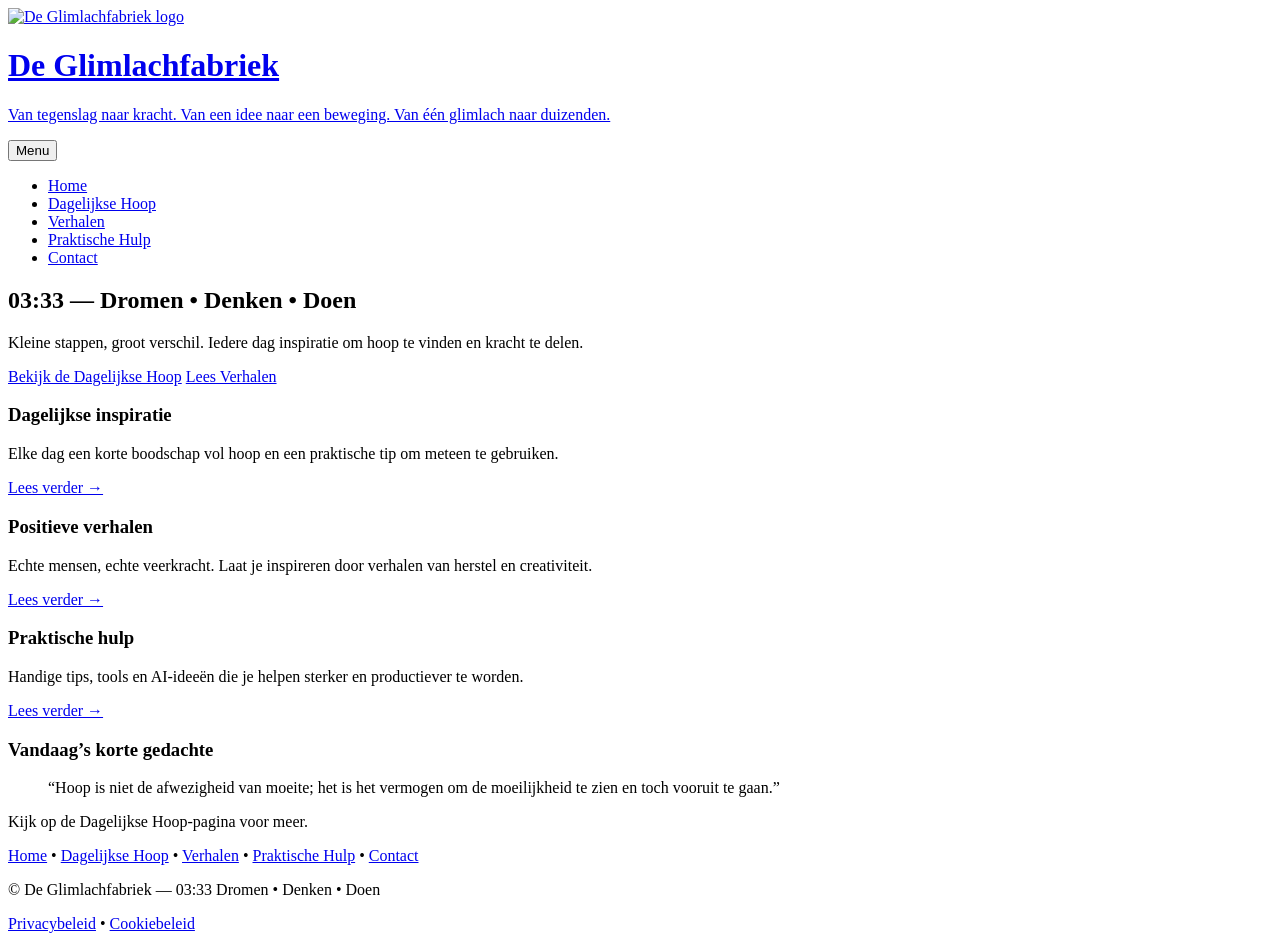
==== index.html @ 0c0eee8b "Add homepage" ====
<!doctype html>
<html lang="nl">
<head>
  <meta charset="utf-8" />
  <meta name="viewport" content="width=device-width,initial-scale=1" />
  <title>De Glimlachfabriek — Van tegenslag naar kracht</title>
  <meta name="description" content="Dagelijkse inspiratie, positieve verhalen, praktische tips en hoopvolle AI-toepassingen. Van tegenslag naar kracht." />
  <link rel="canonical" href="https://deglimlachfabriek.github.io/" />
  <meta name="theme-color" content="#2E8B57" />

  <meta property="og:title" content="De Glimlachfabriek" />
  <meta property="og:description" content="Dagelijkse inspiratie en praktische hulp — Van tegenslag naar kracht." />
  <meta property="og:type" content="website" />
  <meta property="og:url" content="https://deglimlachfabriek.github.io/" />
  <meta property="og:image" content="icons/icon-192.svg" />

  <meta name="twitter:card" content="summary_large_image" />
  <meta name="twitter:title" content="De Glimlachfabriek" />
  <meta name="twitter:description" content="Dagelijkse inspiratie en praktische hulp — Van tegenslag naar kracht." />
  <meta name="twitter:image" content="icons/icon-192.svg" />

  <script type="application/ld+json">
  {
    "@context": "https://schema.org",
    "@type": "Organization",
    "name": "De Glimlachfabriek",
    "url": "https://deglimlachfabriek.github.io/",
    "logo": "https://deglimlachfabriek.github.io/icons/icon-192.svg"
  }
  </script>

  <link rel="manifest" href="manifest.json" />
  <link rel="stylesheet" href="css/styles.css" />
</head>
<body>
  <header class="site-header">
    <div class="container header-inner">
      <a class="brand" href="/">
        <img src="icons/icon-192.svg" alt="De Glimlachfabriek logo" class="logo" />
        <div class="brand-text">
          <h1>De Glimlachfabriek</h1>
          <p class="slogan">Van tegenslag naar kracht. Van een idee naar een beweging. Van één glimlach naar duizenden.</p>
        </div>
      </a>

      <button id="nav-toggle" class="nav-toggle" aria-expanded="false" aria-controls="main-nav">Menu</button>

      <nav id="main-nav" class="main-nav" aria-label="Hoofdmenu">
        <ul>
          <li><a href="/">Home</a></li>
          <li><a href="dagelijkse-hoop.html">Dagelijkse Hoop</a></li>
          <li><a href="verhalen.html">Verhalen</a></li>
          <li><a href="praktische-hulp.html">Praktische Hulp</a></li>
          <li><a href="contact.html">Contact</a></li>
        </ul>
      </nav>
    </div>
  </header>

  <main>
    <section class="hero">
      <div class="container hero-inner">
        <h2>03:33 — Dromen • Denken • Doen</h2>
        <p class="lead">Kleine stappen, groot verschil. Iedere dag inspiratie om hoop te vinden en kracht te delen.</p>
        <div class="hero-actions">
          <a class="btn btn-primary" href="dagelijkse-hoop.html">Bekijk de Dagelijkse Hoop</a>
          <a class="btn btn-outline" href="verhalen.html">Lees Verhalen</a>
        </div>
      </div>
    </section>

    <section class="features container">
      <article class="card">
        <h3>Dagelijkse inspiratie</h3>
        <p>Elke dag een korte boodschap vol hoop en een praktische tip om meteen te gebruiken.</p>
        <a class="more" href="dagelijkse-hoop.html">Lees verder →</a>
      </article>

      <article class="card">
        <h3>Positieve verhalen</h3>
        <p>Echte mensen, echte veerkracht. Laat je inspireren door verhalen van herstel en creativiteit.</p>
        <a class="more" href="verhalen.html">Lees verder →</a>
      </article>

      <article class="card">
        <h3>Praktische hulp</h3>
        <p>Handige tips, tools en AI-ideeën die je helpen sterker en productiever te worden.</p>
        <a class="more" href="praktische-hulp.html">Lees verder →</a>
      </article>
    </section>

    <section class="daily-sample container">
      <h3>Vandaag’s korte gedachte</h3>
      <blockquote id="today-quote">“Hoop is niet de afwezigheid van moeite; het is het vermogen om de moeilijkheid te zien en toch vooruit te gaan.”</blockquote>
      <p class="muted">Kijk op de Dagelijkse Hoop-pagina voor meer.</p>
    </section>
  </main>

  <footer class="site-footer">
    <div class="container footer-inner">
      <nav class="footer-nav">
        <a href="/">Home</a> •
        <a href="dagelijkse-hoop.html">Dagelijkse Hoop</a> •
        <a href="verhalen.html">Verhalen</a> •
        <a href="praktische-hulp.html">Praktische Hulp</a> •
        <a href="contact.html">Contact</a>
      </nav>
      <p>© <span id="year"></span> De Glimlachfabriek — 03:33 Dromen • Denken • Doen</p>
      <p class="small"><a href="privacybeleid.html">Privacybeleid</a> • <a href="cookiebeleid.html">Cookiebeleid</a></p>
    </div>
  </footer>

  <div id="cookie-banner" class="cookie-banner" role="region" aria-live="polite" hidden>
    <p>We gebruiken functionele cookies om deze site goed te laten werken. Door te accepteren help je ons. <a href="cookiebeleid.html">Lees ons cookiebeleid</a>.</p>
    <div class="cookie-actions">
      <button id="accept-cookies" class="btn btn-primary">Accepteer</button>
      <button id="decline-cookies" class="btn btn-outline">Weigeren</button>
    </div>
  </div>

  <script src="js/main.js" defer></script>
</body>
</html>
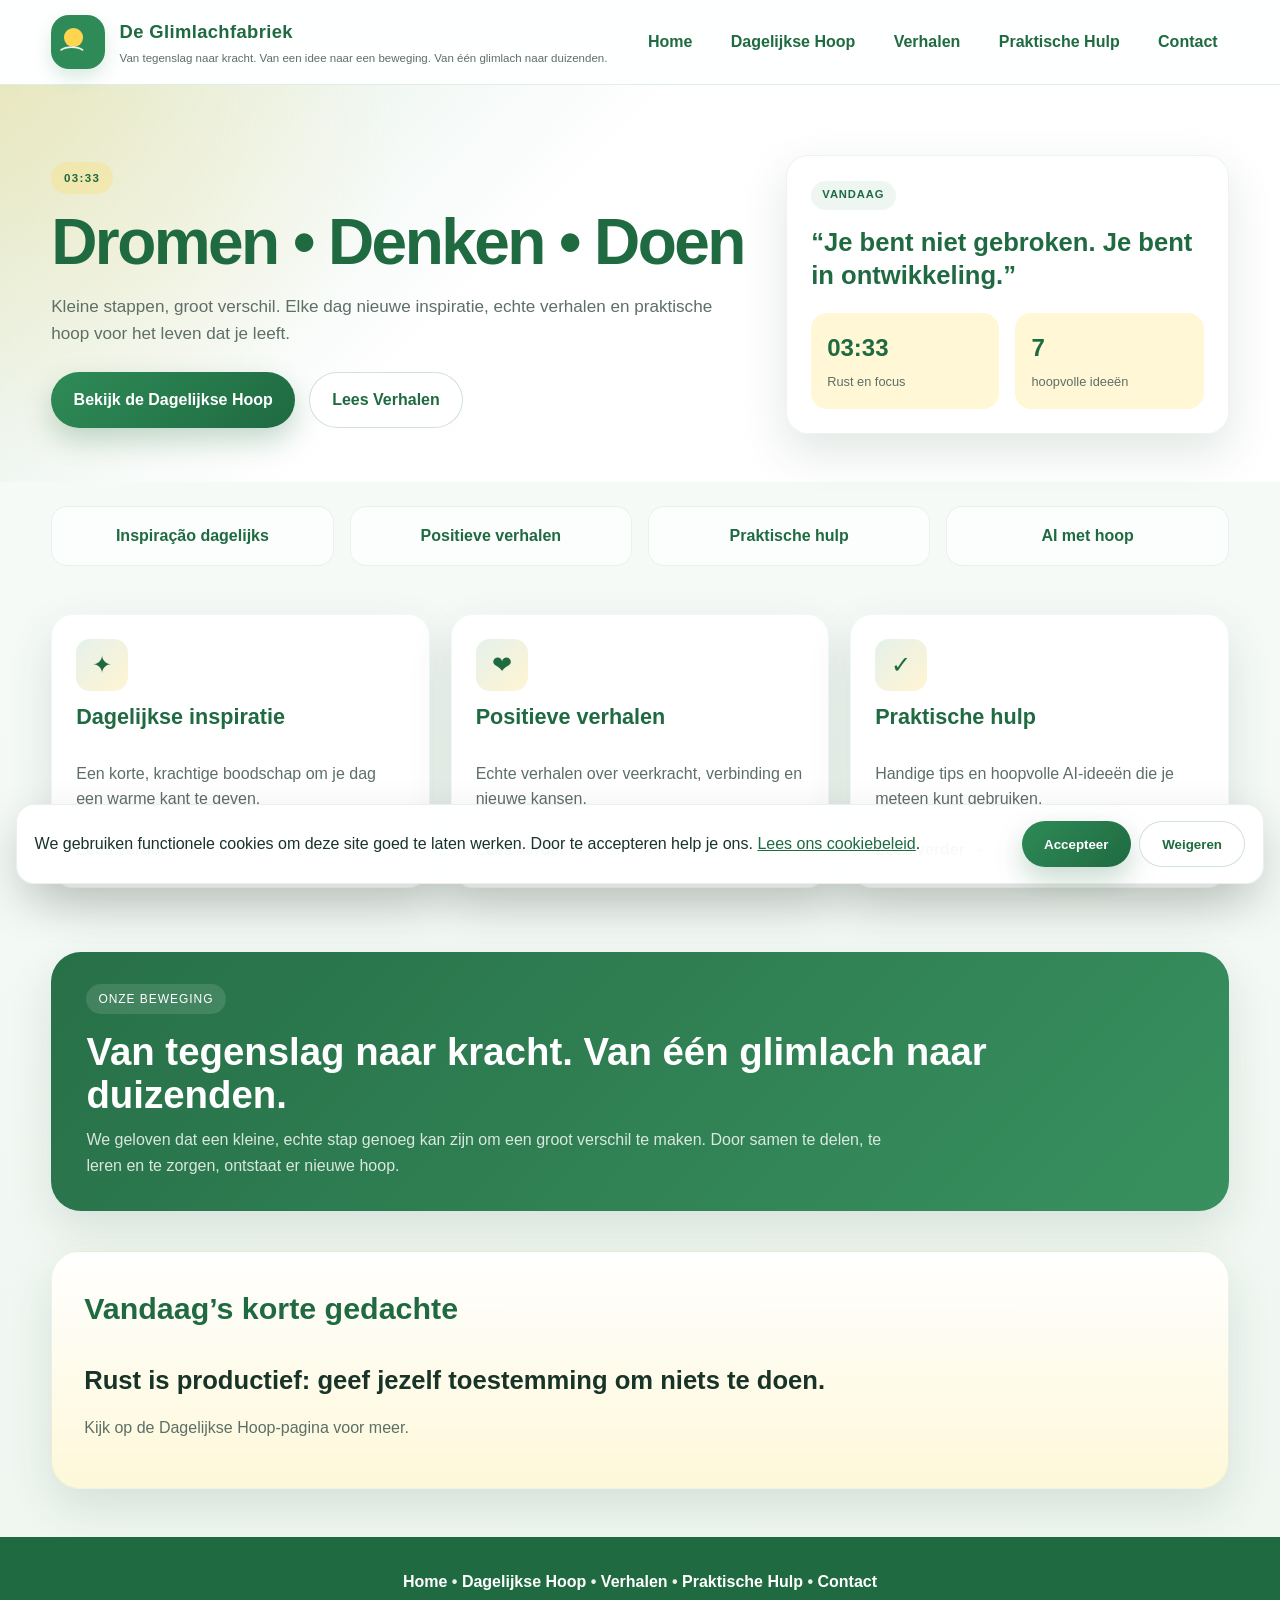
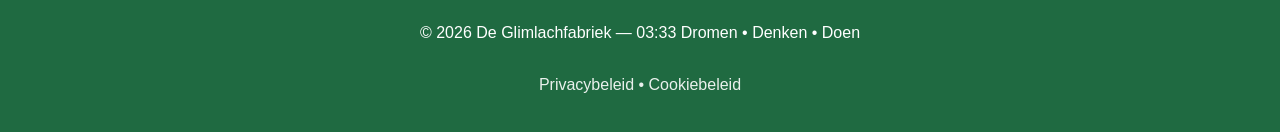
==== commit 4e90356d: "Upgrade design to premium landing page style" ====
--- a/index.html
+++ b/index.html
@@ -35,7 +35,7 @@
 <body>
   <header class="site-header">
     <div class="container header-inner">
-      <a class="brand" href="/">
+      <a class="brand" href="/" aria-label="De Glimlachfabriek home">
         <img src="icons/icon-192.svg" alt="De Glimlachfabriek logo" class="logo" />
         <div class="brand-text">
           <h1>De Glimlachfabriek</h1>
@@ -60,45 +60,83 @@
   <main>
     <section class="hero">
       <div class="container hero-inner">
-        <h2>03:33 — Dromen • Denken • Doen</h2>
-        <p class="lead">Kleine stappen, groot verschil. Iedere dag inspiratie om hoop te vinden en kracht te delen.</p>
-        <div class="hero-actions">
-          <a class="btn btn-primary" href="dagelijkse-hoop.html">Bekijk de Dagelijkse Hoop</a>
-          <a class="btn btn-outline" href="verhalen.html">Lees Verhalen</a>
+        <div class="hero-copy">
+          <span class="eyebrow">03:33</span>
+          <h2>Dromen • Denken • Doen</h2>
+          <p class="lead">Kleine stappen, groot verschil. Elke dag nieuwe inspiratie, echte verhalen en praktische hoop voor het leven dat je leeft.</p>
+          <div class="hero-actions">
+            <a class="btn btn-primary" href="dagelijkse-hoop.html">Bekijk de Dagelijkse Hoop</a>
+            <a class="btn btn-secondary" href="verhalen.html">Lees Verhalen</a>
+          </div>
+        </div>
+
+        <div class="hero-card">
+          <div class="mini-pill">Vandaag</div>
+          <blockquote>“Je bent niet gebroken. Je bent in ontwikkeling.”</blockquote>
+          <div class="hero-metrics">
+            <div>
+              <strong>03:33</strong>
+              <span>Rust en focus</span>
+            </div>
+            <div>
+              <strong>7</strong>
+              <span>hoopvolle ideeën</span>
+            </div>
+          </div>
         </div>
       </div>
     </section>
 
+    <section class="container trust-row" aria-label="Belangrijke punten">
+      <div class="trust-item">Inspiração dagelijks</div>
+      <div class="trust-item">Positieve verhalen</div>
+      <div class="trust-item">Praktische hulp</div>
+      <div class="trust-item">AI met hoop</div>
+    </section>
+
     <section class="features container">
-      <article class="card">
+      <article class="card feature-card">
+        <div class="icon-box">✦</div>
         <h3>Dagelijkse inspiratie</h3>
-        <p>Elke dag een korte boodschap vol hoop en een praktische tip om meteen te gebruiken.</p>
+        <p>Een korte, krachtige boodschap om je dag een warme kant te geven.</p>
         <a class="more" href="dagelijkse-hoop.html">Lees verder →</a>
       </article>
 
-      <article class="card">
+      <article class="card feature-card">
+        <div class="icon-box">❤</div>
         <h3>Positieve verhalen</h3>
-        <p>Echte mensen, echte veerkracht. Laat je inspireren door verhalen van herstel en creativiteit.</p>
+        <p>Echte verhalen over veerkracht, verbinding en nieuwe kansen.</p>
         <a class="more" href="verhalen.html">Lees verder →</a>
       </article>
 
-      <article class="card">
+      <article class="card feature-card">
+        <div class="icon-box">✓</div>
         <h3>Praktische hulp</h3>
-        <p>Handige tips, tools en AI-ideeën die je helpen sterker en productiever te worden.</p>
+        <p>Handige tips en hoopvolle AI-ideeën die je meteen kunt gebruiken.</p>
         <a class="more" href="praktische-hulp.html">Lees verder →</a>
       </article>
     </section>
 
-    <section class="daily-sample container">
-      <h3>Vandaag’s korte gedachte</h3>
-      <blockquote id="today-quote">“Hoop is niet de afwezigheid van moeite; het is het vermogen om de moeilijkheid te zien en toch vooruit te gaan.”</blockquote>
-      <p class="muted">Kijk op de Dagelijkse Hoop-pagina voor meer.</p>
+    <section class="container spotlight">
+      <div class="spotlight-text">
+        <span class="section-tag">Onze beweging</span>
+        <h3>Van tegenslag naar kracht. Van één glimlach naar duizenden.</h3>
+        <p>We geloven dat een kleine, echte stap genoeg kan zijn om een groot verschil te maken. Door samen te delen, te leren en te zorgen, ontstaat er nieuwe hoop.</p>
+      </div>
+    </section>
+
+    <section class="container quote-panel">
+      <div class="quote-box">
+        <h3>Vandaag’s korte gedachte</h3>
+        <blockquote id="today-quote">“Hoop is niet de afwezigheid van moeite; het is het vermogen om de moeilijkheid te zien en toch vooruit te gaan.”</blockquote>
+        <p class="muted">Kijk op de Dagelijkse Hoop-pagina voor meer.</p>
+      </div>
     </section>
   </main>
 
   <footer class="site-footer">
     <div class="container footer-inner">
-      <nav class="footer-nav">
+      <nav class="footer-nav" aria-label="Voettekstmenu">
         <a href="/">Home</a> •
         <a href="dagelijkse-hoop.html">Dagelijkse Hoop</a> •
         <a href="verhalen.html">Verhalen</a> •
@@ -114,7 +152,7 @@
     <p>We gebruiken functionele cookies om deze site goed te laten werken. Door te accepteren help je ons. <a href="cookiebeleid.html">Lees ons cookiebeleid</a>.</p>
     <div class="cookie-actions">
       <button id="accept-cookies" class="btn btn-primary">Accepteer</button>
-      <button id="decline-cookies" class="btn btn-outline">Weigeren</button>
+      <button id="decline-cookies" class="btn btn-secondary">Weigeren</button>
     </div>
   </div>
 
--- a/css/styles.css
+++ b/css/styles.css
@@ -0,0 +1,500 @@
+/* De Glimlachfabriek - premium stylesheet */
+:root{
+  --groen: #2E8B57;
+  --donkergroen: #1F6A41;
+  --goud: #FFD54F;
+  --wit: #FFFFFF;
+  --achtergrond: #f4f8f5;
+  --lichtgoud: #fff7d6;
+  --text: #183327;
+  --muted: #5d6f66;
+  --shadow: 0 18px 45px rgba(23, 64, 43, 0.12);
+  --radius: 22px;
+  --max-width: 1180px;
+}
+
+* { box-sizing: border-box; }
+html { scroll-behavior: smooth; }
+body {
+  margin: 0;
+  font-family: "Helvetica Neue", Arial, sans-serif;
+  background: linear-gradient(180deg, #f9fcfa 0%, #eef6f0 100%);
+  color: var(--text);
+  line-height: 1.6;
+}
+
+a { color: inherit; }
+img { max-width: 100%; display: block; }
+
+.container {
+  width: min(92%, var(--max-width));
+  margin: 0 auto;
+}
+
+.site-header {
+  position: sticky;
+  top: 0;
+  z-index: 30;
+  background: rgba(255,255,255,0.86);
+  backdrop-filter: blur(12px);
+  border-bottom: 1px solid rgba(31,106,65,0.12);
+}
+
+.header-inner {
+  display: flex;
+  align-items: center;
+  justify-content: space-between;
+  min-height: 84px;
+  gap: 1rem;
+}
+
+.brand {
+  display: flex;
+  align-items: center;
+  gap: 0.9rem;
+  text-decoration: none;
+}
+
+.brand-text h1 {
+  margin: 0;
+  font-size: 1.15rem;
+  color: var(--donkergroen);
+  letter-spacing: 0.02em;
+}
+
+.slogan {
+  margin: 0.14rem 0 0;
+  font-size: 0.72rem;
+  color: var(--muted);
+}
+
+.logo {
+  width: 54px;
+  height: 54px;
+  border-radius: 18px;
+  box-shadow: 0 8px 18px rgba(46,139,87,0.18);
+}
+
+.main-nav ul {
+  list-style: none;
+  display: flex;
+  align-items: center;
+  gap: 1rem;
+  margin: 0;
+  padding: 0;
+}
+
+.main-nav a {
+  text-decoration: none;
+  color: var(--donkergroen);
+  font-weight: 600;
+  padding: 0.5rem 0.7rem;
+  border-radius: 999px;
+  transition: background 0.2s ease;
+}
+
+.main-nav a:hover,
+.main-nav a[aria-current="page"] {
+  background: rgba(46,139,87,0.08);
+}
+
+.nav-toggle {
+  display: none;
+  background: var(--wit);
+  border: 1px solid rgba(31,106,65,0.35);
+  border-radius: 12px;
+  color: var(--donkergroen);
+  padding: 0.6rem 0.8rem;
+  font-weight: 700;
+}
+
+.hero {
+  position: relative;
+  padding: 4.4rem 0 3rem;
+  background:
+    radial-gradient(circle at top left, rgba(255,213,79,0.26), transparent 30%),
+    linear-gradient(135deg, rgba(46,139,87,0.12), rgba(255,255,255,0.9) 40%);
+}
+
+.hero-inner {
+  display: grid;
+  grid-template-columns: 1.35fr 0.85fr;
+  gap: 2rem;
+  align-items: center;
+}
+
+.eyebrow {
+  display: inline-block;
+  background: rgba(255,213,79,0.25);
+  color: var(--donkergroen);
+  font-weight: 700;
+  letter-spacing: 0.12em;
+  padding: 0.45rem 0.8rem;
+  border-radius: 999px;
+  font-size: 0.72rem;
+  text-transform: uppercase;
+}
+
+.hero-copy h2 {
+  margin: 1rem 0 0.7rem;
+  font-size: clamp(2.3rem, 5vw, 4.2rem);
+  line-height: 1.02;
+  color: var(--donkergroen);
+  letter-spacing: -0.04em;
+}
+
+.lead {
+  font-size: 1.07rem;
+  color: var(--muted);
+  max-width: 680px;
+}
+
+.hero-actions {
+  display: flex;
+  flex-wrap: wrap;
+  gap: 0.85rem;
+  margin-top: 1.5rem;
+}
+
+.btn {
+  display: inline-flex;
+  align-items: center;
+  justify-content: center;
+  text-decoration: none;
+  border: 0;
+  border-radius: 999px;
+  padding: 0.9rem 1.4rem;
+  font-weight: 700;
+  transition: transform 0.2s ease, box-shadow 0.2s ease;
+  cursor: pointer;
+}
+
+.btn:hover {
+  transform: translateY(-1px);
+}
+
+.btn-primary {
+  background: linear-gradient(135deg, var(--groen), var(--donkergroen));
+  color: var(--wit);
+  box-shadow: 0 12px 28px rgba(31,106,65,0.25);
+}
+
+.btn-secondary {
+  background: var(--wit);
+  color: var(--donkergroen);
+  border: 1px solid rgba(31,106,65,0.2);
+}
+
+.hero-card {
+  background: rgba(255,255,255,0.9);
+  border: 1px solid rgba(31,106,65,0.08);
+  border-radius: var(--radius);
+  box-shadow: var(--shadow);
+  padding: 1.5rem;
+}
+
+.mini-pill {
+  display: inline-block;
+  background: rgba(46,139,87,0.08);
+  color: var(--donkergroen);
+  font-size: 0.7rem;
+  border-radius: 999px;
+  font-weight: 700;
+  text-transform: uppercase;
+  padding: 0.35rem 0.7rem;
+  letter-spacing: 0.08em;
+}
+
+.hero-card blockquote {
+  margin: 1rem 0 1.3rem;
+  font-size: clamp(1.35rem, 2vw, 2rem);
+  line-height: 1.3;
+  color: var(--donkergroen);
+  font-weight: 700;
+}
+
+.hero-metrics {
+  display: grid;
+  grid-template-columns: repeat(2, minmax(0, 1fr));
+  gap: 1rem;
+}
+
+.hero-metrics div {
+  background: var(--lichtgoud);
+  border-radius: 16px;
+  padding: 1rem;
+}
+
+.hero-metrics strong {
+  display: block;
+  font-size: 1.5rem;
+  color: var(--donkergroen);
+}
+
+.hero-metrics span {
+  color: var(--muted);
+  font-size: 0.8rem;
+}
+
+.trust-row {
+  display: grid;
+  grid-template-columns: repeat(4, minmax(0, 1fr));
+  gap: 1rem;
+  margin-top: 1.5rem;
+}
+
+.trust-item {
+  background: rgba(255,255,255,0.7);
+  border: 1px solid rgba(31,106,65,0.08);
+  border-radius: 16px;
+  padding: 1rem 1.1rem;
+  text-align: center;
+  color: var(--donkergroen);
+  font-weight: 700;
+}
+
+.features {
+  display: grid;
+  grid-template-columns: repeat(3, minmax(0, 1fr));
+  gap: 1.3rem;
+  padding: 3rem 0 1.5rem;
+}
+
+.card {
+  background: rgba(255,255,255,0.96);
+  border: 1px solid rgba(31,106,65,0.05);
+  border-radius: var(--radius);
+  padding: 1.5rem;
+  box-shadow: var(--shadow);
+}
+
+.feature-card {
+  display: flex;
+  flex-direction: column;
+  gap: 0.6rem;
+}
+
+.icon-box {
+  width: 52px;
+  height: 52px;
+  display: flex;
+  align-items: center;
+  justify-content: center;
+  border-radius: 14px;
+  background: linear-gradient(135deg, rgba(46,139,87,0.12), rgba(255,213,79,0.25));
+  color: var(--donkergroen);
+  font-size: 1.5rem;
+}
+
+.feature-card h3 {
+  margin: 0;
+  color: var(--donkergroen);
+  font-size: 1.35rem;
+}
+
+.feature-card p,
+.spotlight-text p,
+.quote-box p,
+.card p,
+.story p,
+.help-grid p,
+.contact-card p {
+  color: var(--muted);
+}
+
+.more {
+  display: inline-block;
+  margin-top: auto;
+  text-decoration: none;
+  font-weight: 700;
+  color: var(--donkergroen);
+}
+
+.spotlight {
+  padding: 2.5rem 0 0.5rem;
+}
+
+.spotlight-text {
+  background: linear-gradient(135deg, rgba(31,106,65,0.96), rgba(46,139,87,0.95));
+  border-radius: 30px;
+  color: var(--wit);
+  padding: 2rem 2.2rem;
+  box-shadow: var(--shadow);
+}
+
+.section-tag {
+  display: inline-block;
+  padding: 0.35rem 0.75rem;
+  background: rgba(255,255,255,0.12);
+  border-radius: 999px;
+  font-size: 0.75rem;
+  text-transform: uppercase;
+  letter-spacing: 0.08em;
+}
+
+.spotlight-text h3 {
+  margin: 1rem 0 0.7rem;
+  font-size: clamp(1.8rem, 3vw, 2.7rem);
+  line-height: 1.12;
+}
+
+.spotlight-text p {
+  margin: 0;
+  max-width: 800px;
+  color: rgba(255,255,255,0.82);
+}
+
+.quote-panel {
+  padding: 2rem 0 3rem;
+}
+
+.quote-box {
+  background: linear-gradient(180deg, rgba(255,255,255,0.95), rgba(255,247,214,0.9));
+  border: 1px solid rgba(31,106,65,0.08);
+  border-radius: 28px;
+  padding: 2rem;
+  box-shadow: var(--shadow);
+}
+
+.quote-box h3 {
+  margin-top: 0;
+  color: var(--donkergroen);
+  font-size: 1.9rem;
+}
+
+.quote-box blockquote {
+  margin: 0;
+  font-size: clamp(1.2rem, 2vw, 1.8rem);
+  line-height: 1.4;
+  color: var(--text);
+  font-weight: 600;
+}
+
+.muted {
+  color: var(--muted);
+}
+
+.site-footer {
+  background: var(--donkergroen);
+  color: var(--wit);
+  padding: 2rem 0 2.2rem;
+}
+
+.footer-inner {
+  display: flex;
+  flex-direction: column;
+  align-items: center;
+  gap: 0.6rem;
+  text-align: center;
+}
+
+.footer-nav {
+  color: rgba(255,255,255,0.9);
+  font-weight: 600;
+}
+
+.footer-nav a,
+.small a {
+  color: var(--wit);
+  text-decoration: none;
+}
+
+.small {
+  margin: 0;
+  opacity: 0.9;
+}
+
+.cookie-banner {
+  position: fixed;
+  left: 1rem;
+  right: 1rem;
+  bottom: 1rem;
+  z-index: 40;
+  background: rgba(255,255,255,0.97);
+  border: 1px solid rgba(31,106,65,0.1);
+  border-radius: 18px;
+  padding: 1rem 1.1rem;
+  box-shadow: 0 18px 45px rgba(0,0,0,0.16);
+  display: flex;
+  align-items: center;
+  justify-content: space-between;
+  gap: 1rem;
+}
+
+.cookie-banner p {
+  margin: 0;
+  color: var(--text);
+}
+
+.cookie-banner a {
+  color: var(--donkergroen);
+}
+
+.cookie-actions {
+  display: flex;
+  gap: 0.5rem;
+  flex-wrap: wrap;
+}
+
+@media (max-width: 860px) {
+  .hero-inner,
+  .features,
+  .trust-row {
+    grid-template-columns: 1fr;
+  }
+
+  .main-nav {
+    display: none;
+    width: 100%;
+  }
+
+  .main-nav ul {
+    flex-direction: column;
+    align-items: flex-start;
+    padding: 1rem 0 0.5rem;
+  }
+
+  .nav-toggle {
+    display: inline-block;
+  }
+
+  .header-inner {
+    flex-wrap: wrap;
+    padding: 0.8rem 0;
+  }
+
+  .cookie-banner {
+    flex-direction: column;
+    align-items: flex-start;
+  }
+}
+
+@media (max-width: 520px) {
+  .hero {
+    padding-top: 3rem;
+  }
+
+  .site-header {
+    position: static;
+  }
+
+  .brand-text h1 {
+    font-size: 0.98rem;
+  }
+
+  .slogan {
+    display: none;
+  }
+
+  .hero-copy h2 {
+    font-size: 2.5rem;
+  }
+
+  .btn {
+    width: 100%;
+  }
+
+  .hero-actions {
+    flex-direction: column;
+  }
+}
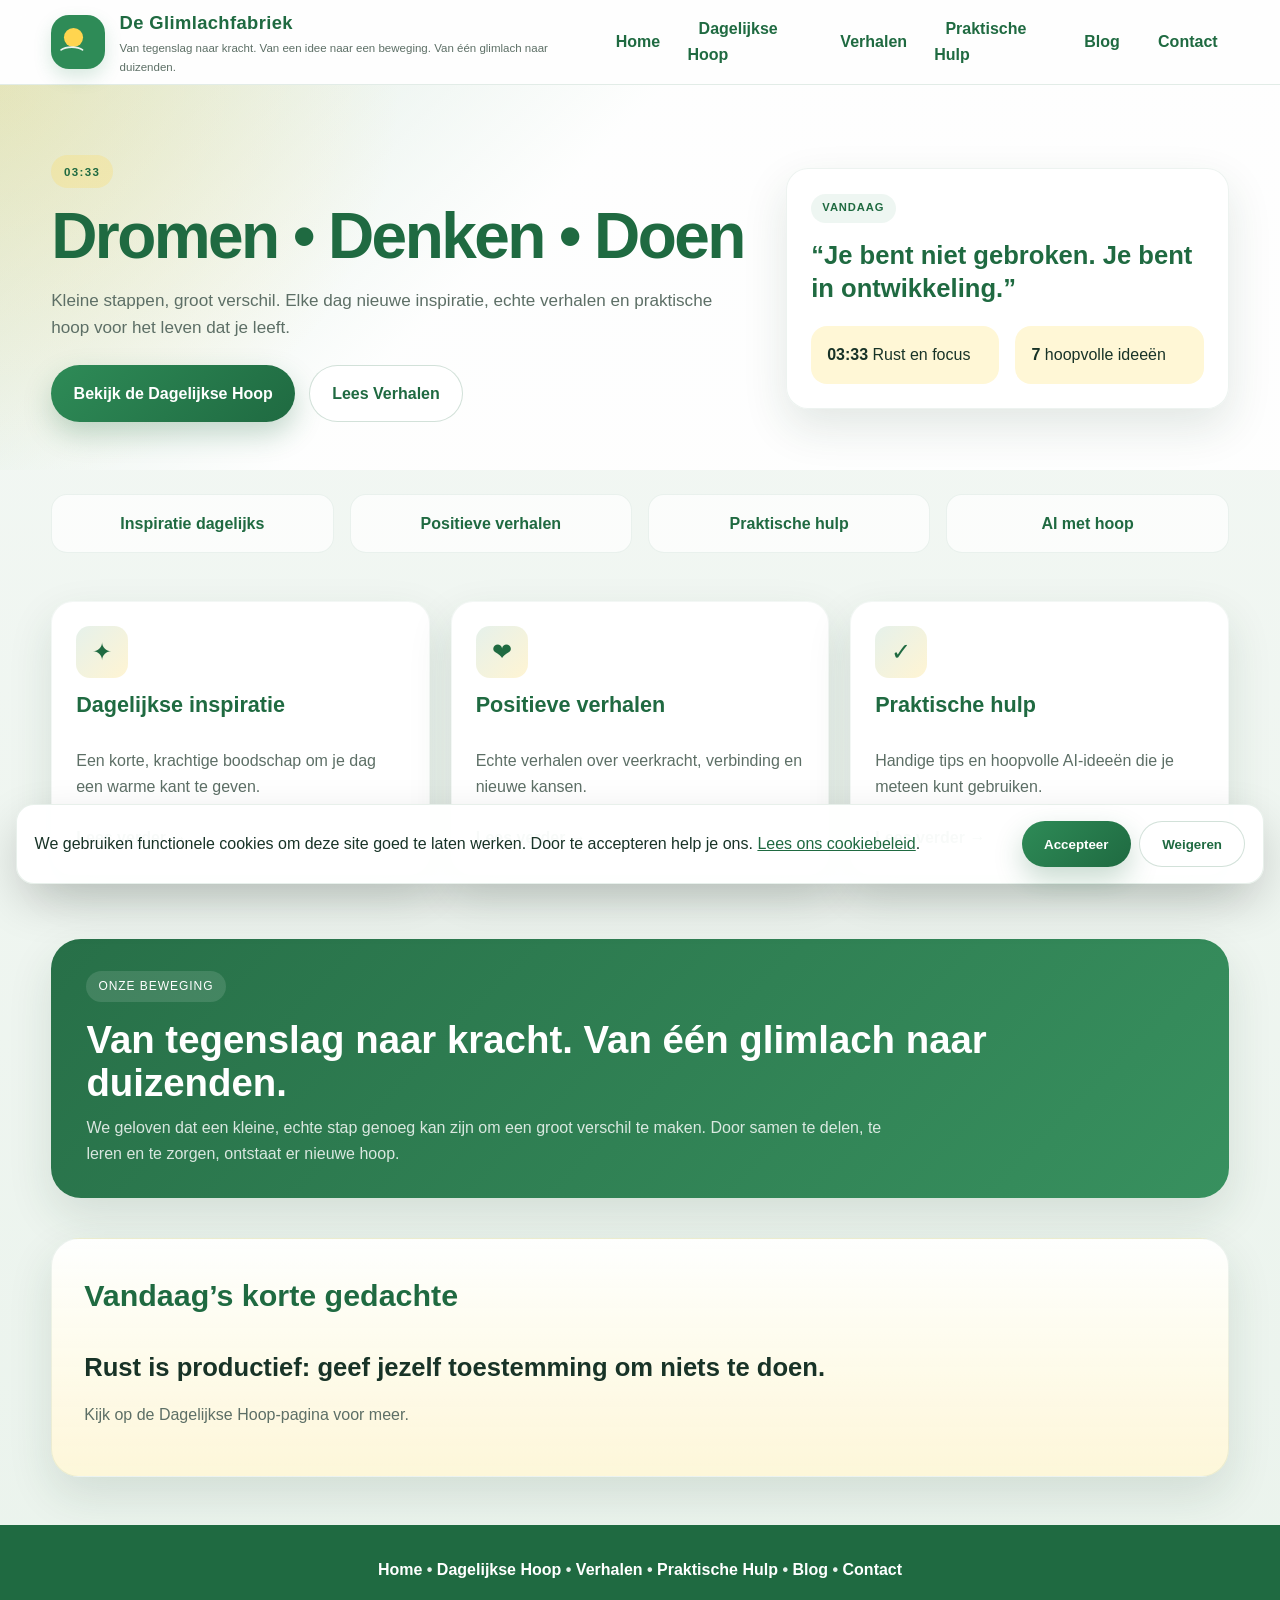
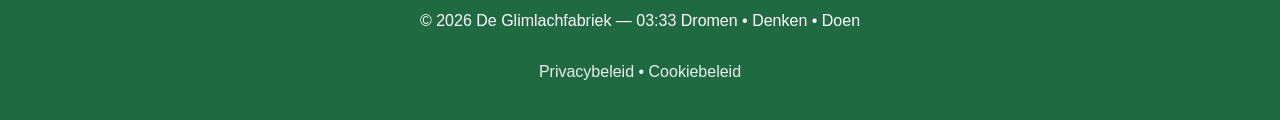
==== commit 9d2d12bc: "Add dark mode, blog page, posts and Formspree contact integration (config.json)" ====
--- a/index.html
+++ b/index.html
@@ -43,7 +43,10 @@
         </div>
       </a>
 
-      <button id="nav-toggle" class="nav-toggle" aria-expanded="false" aria-controls="main-nav">Menu</button>
+      <div class="header-controls">
+        <button id="theme-toggle" class="nav-toggle" aria-pressed="false" title="Wissel thema">🌓</button>
+        <button id="nav-toggle" class="nav-toggle" aria-expanded="false" aria-controls="main-nav">Menu</button>
+      </div>
 
       <nav id="main-nav" class="main-nav" aria-label="Hoofdmenu">
         <ul>
@@ -51,6 +54,7 @@
           <li><a href="dagelijkse-hoop.html">Dagelijkse Hoop</a></li>
           <li><a href="verhalen.html">Verhalen</a></li>
           <li><a href="praktische-hulp.html">Praktische Hulp</a></li>
+          <li><a href="blog.html">Blog</a></li>
           <li><a href="contact.html">Contact</a></li>
         </ul>
       </nav>
@@ -88,7 +92,7 @@
     </section>
 
     <section class="container trust-row" aria-label="Belangrijke punten">
-      <div class="trust-item">Inspiração dagelijks</div>
+      <div class="trust-item">Inspiratie dagelijks</div>
       <div class="trust-item">Positieve verhalen</div>
       <div class="trust-item">Praktische hulp</div>
       <div class="trust-item">AI met hoop</div>
@@ -141,6 +145,7 @@
         <a href="dagelijkse-hoop.html">Dagelijkse Hoop</a> •
         <a href="verhalen.html">Verhalen</a> •
         <a href="praktische-hulp.html">Praktische Hulp</a> •
+        <a href="blog.html">Blog</a> •
         <a href="contact.html">Contact</a>
       </nav>
       <p>© <span id="year"></span> De Glimlachfabriek — 03:33 Dromen • Denken • Doen</p>
--- a/css/styles.css
+++ b/css/styles.css
@@ -1,4 +1,4 @@
-/* De Glimlachfabriek - premium stylesheet */
+/* De Glimlachfabriek - premium stylesheet with dark mode */
 :root{
   --groen: #2E8B57;
   --donkergroen: #1F6A41;
@@ -13,14 +13,29 @@
   --max-width: 1180px;
 }
 
+/* Dark mode variables */
+:root.dark, :root[data-theme="dark"] {
+  --achtergrond: #07120f;
+  --text: #e6f6ec;
+  --muted: #a9c6b6;
+  --goud: #b88f16;
+  --wit: #07120f;
+  --shadow: 0 18px 45px rgba(0,0,0,0.6);
+}
+
+@media (prefers-color-scheme: dark) {
+  :root { color-scheme: dark; }
+}
+
 * { box-sizing: border-box; }
 html { scroll-behavior: smooth; }
 body {
   margin: 0;
   font-family: "Helvetica Neue", Arial, sans-serif;
-  background: linear-gradient(180deg, #f9fcfa 0%, #eef6f0 100%);
+  background: linear-gradient(180deg, var(--achtergrond) 0%, #eaf3ec 100%);
   color: var(--text);
   line-height: 1.6;
+  transition: background 0.3s ease, color 0.3s ease;
 }
 
 a { color: inherit; }
@@ -40,6 +55,11 @@
   border-bottom: 1px solid rgba(31,106,65,0.12);
 }
 
+:root.dark .site-header, :root[data-theme="dark"] .site-header {
+  background: rgba(5,10,8,0.6);
+  border-bottom-color: rgba(255,255,255,0.04);
+}
+
 .header-inner {
   display: flex;
   align-items: center;
@@ -116,6 +136,10 @@
     linear-gradient(135deg, rgba(46,139,87,0.12), rgba(255,255,255,0.9) 40%);
 }
 
+:root.dark .hero, :root[data-theme="dark"] .hero {
+  background: linear-gradient(135deg, rgba(0,0,0,0.35), rgba(2,20,18,0.45));
+}
+
 .hero-inner {
   display: grid;
   grid-template-columns: 1.35fr 0.85fr;
@@ -156,7 +180,7 @@
   margin-top: 1.5rem;
 }
 
-.btn {
+.btn { /* same as before */
   display: inline-flex;
   align-items: center;
   justify-content: center;
@@ -167,10 +191,6 @@
   font-weight: 700;
   transition: transform 0.2s ease, box-shadow 0.2s ease;
   cursor: pointer;
-}
-
-.btn:hover {
-  transform: translateY(-1px);
 }
 
 .btn-primary {
@@ -193,6 +213,11 @@
   padding: 1.5rem;
 }
 
+:root.dark .hero-card, :root[data-theme="dark"] .hero-card {
+  background: rgba(8,16,14,0.4);
+  border-color: rgba(255,255,255,0.03);
+}
+
 .mini-pill {
   display: inline-block;
   background: rgba(46,139,87,0.08);
@@ -223,17 +248,6 @@
   background: var(--lichtgoud);
   border-radius: 16px;
   padding: 1rem;
-}
-
-.hero-metrics strong {
-  display: block;
-  font-size: 1.5rem;
-  color: var(--donkergroen);
-}
-
-.hero-metrics span {
-  color: var(--muted);
-  font-size: 0.8rem;
 }
 
 .trust-row {
@@ -266,6 +280,10 @@
   border-radius: var(--radius);
   padding: 1.5rem;
   box-shadow: var(--shadow);
+}
+
+:root.dark .card, :root[data-theme="dark"] .card {
+  background: rgba(6,14,12,0.4);
 }
 
 .feature-card {
@@ -354,6 +372,10 @@
   border-radius: 28px;
   padding: 2rem;
   box-shadow: var(--shadow);
+}
+
+:root.dark .quote-box, :root[data-theme="dark"] .quote-box {
+  background: linear-gradient(180deg, rgba(4,12,10,0.6), rgba(8,20,18,0.5));
 }
 
 .quote-box h3 {
@@ -421,6 +443,11 @@
   gap: 1rem;
 }
 
+:root.dark .cookie-banner, :root[data-theme="dark"] .cookie-banner {
+  background: rgba(8,12,10,0.6);
+  border-color: rgba(255,255,255,0.03);
+}
+
 .cookie-banner p {
   margin: 0;
   color: var(--text);
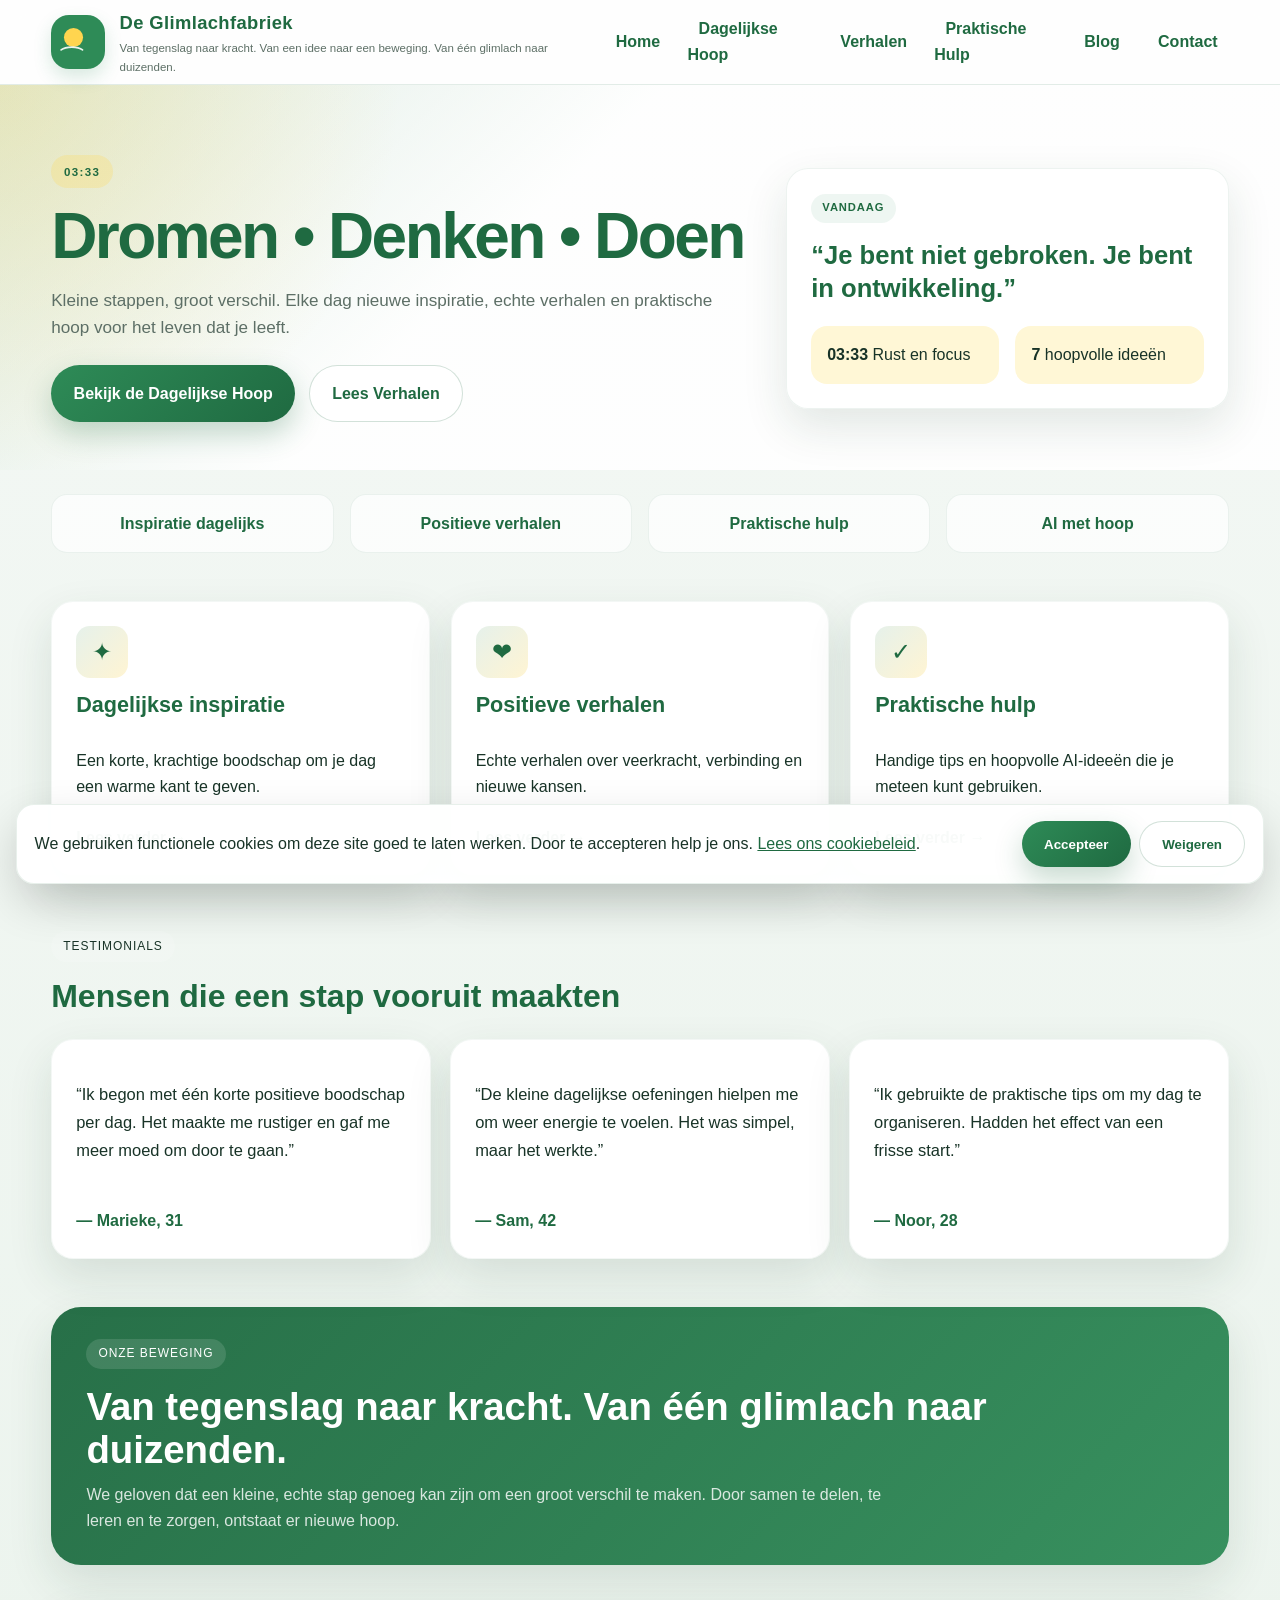
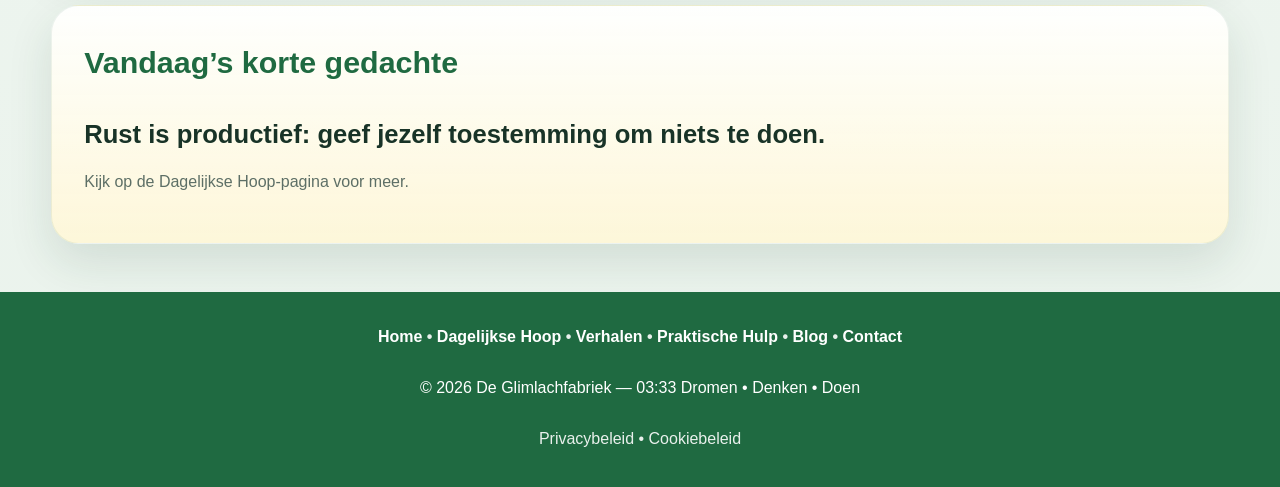
==== commit 266b8a3e: "Activate Formspree configuration and add testimonial section with final polish" ====
--- a/index.html
+++ b/index.html
@@ -5,19 +5,42 @@
   <meta name="viewport" content="width=device-width,initial-scale=1" />
   <title>De Glimlachfabriek — Van tegenslag naar kracht</title>
   <meta name="description" content="Dagelijkse inspiratie, positieve verhalen, praktische tips en hoopvolle AI-toepassingen. Van tegenslag naar kracht." />
+  <meta name="keywords" content="de glimlachfabriek, inspiratie, hoop, positieve verhalen, AI tips, mentale gezondheid, veerkracht, motivatie, blog" />
+  <meta name="robots" content="index, follow, max-image-preview:large, max-snippet:-1, max-video-preview:-1" />
+  <meta name="author" content="De Glimlachfabriek" />
+  <meta name="theme-color" content="#2E8B57" />
   <link rel="canonical" href="https://deglimlachfabriek.github.io/" />
-  <meta name="theme-color" content="#2E8B57" />
 
   <meta property="og:title" content="De Glimlachfabriek" />
   <meta property="og:description" content="Dagelijkse inspiratie en praktische hulp — Van tegenslag naar kracht." />
   <meta property="og:type" content="website" />
   <meta property="og:url" content="https://deglimlachfabriek.github.io/" />
   <meta property="og:image" content="icons/icon-192.svg" />
+  <meta property="og:site_name" content="De Glimlachfabriek" />
+  <meta property="og:locale" content="nl_NL" />
 
   <meta name="twitter:card" content="summary_large_image" />
   <meta name="twitter:title" content="De Glimlachfabriek" />
   <meta name="twitter:description" content="Dagelijkse inspiratie en praktische hulp — Van tegenslag naar kracht." />
   <meta name="twitter:image" content="icons/icon-192.svg" />
+
+  <script type="application/ld+json">
+  {
+    "@context": "https://schema.org",
+    "@type": "WebSite",
+    "name": "De Glimlachfabriek",
+    "url": "https://deglimlachfabriek.github.io/",
+    "description": "Dagelijkse inspiratie, positieve verhalen, praktische tips en hoopvolle AI-toepassingen.",
+    "publisher": {
+      "@type": "Organization",
+      "name": "De Glimlachfabriek",
+      "logo": {
+        "@type": "ImageObject",
+        "url": "https://deglimlachfabriek.github.io/icons/icon-192.svg"
+      }
+    }
+  }
+  </script>
 
   <script type="application/ld+json">
   {
@@ -25,7 +48,8 @@
     "@type": "Organization",
     "name": "De Glimlachfabriek",
     "url": "https://deglimlachfabriek.github.io/",
-    "logo": "https://deglimlachfabriek.github.io/icons/icon-192.svg"
+    "logo": "https://deglimlachfabriek.github.io/icons/icon-192.svg",
+    "sameAs": []
   }
   </script>
 
@@ -121,6 +145,27 @@
       </article>
     </section>
 
+    <section class="container testimonial-section">
+      <div class="section-header">
+        <span class="section-tag">Testimonials</span>
+        <h3>Mensen die een stap vooruit maakten</h3>
+      </div>
+      <div class="testimonial-grid">
+        <article class="card testimonial-card">
+          <p>“Ik begon met één korte positieve boodschap per dag. Het maakte me rustiger en gaf me meer moed om door te gaan.”</p>
+          <strong>— Marieke, 31</strong>
+        </article>
+        <article class="card testimonial-card">
+          <p>“De kleine dagelijkse oefeningen hielpen me om weer energie te voelen. Het was simpel, maar het werkte.”</p>
+          <strong>— Sam, 42</strong>
+        </article>
+        <article class="card testimonial-card">
+          <p>“Ik gebruikte de praktische tips om my dag te organiseren. Hadden het effect van een frisse start.”</p>
+          <strong>— Noor, 28</strong>
+        </article>
+      </div>
+    </section>
+
     <section class="container spotlight">
       <div class="spotlight-text">
         <span class="section-tag">Onze beweging</span>
--- a/css/styles.css
+++ b/css/styles.css
@@ -1,5 +1,5 @@
-/* De Glimlachfabriek - premium stylesheet with dark mode */
-:root{
+/* De Glimlachfabriek - premium stylesheet with dark mode, blog and testimonial styles */
+:root {
   --groen: #2E8B57;
   --donkergroen: #1F6A41;
   --goud: #FFD54F;
@@ -13,7 +13,6 @@
   --max-width: 1180px;
 }
 
-/* Dark mode variables */
 :root.dark, :root[data-theme="dark"] {
   --achtergrond: #07120f;
   --text: #e6f6ec;
@@ -23,10 +22,6 @@
   --shadow: 0 18px 45px rgba(0,0,0,0.6);
 }
 
-@media (prefers-color-scheme: dark) {
-  :root { color-scheme: dark; }
-}
-
 * { box-sizing: border-box; }
 html { scroll-behavior: smooth; }
 body {
@@ -118,6 +113,12 @@
   background: rgba(46,139,87,0.08);
 }
 
+.header-controls {
+  display: flex;
+  align-items: center;
+  gap: 0.6rem;
+}
+
 .nav-toggle {
   display: none;
   background: var(--wit);
@@ -126,6 +127,7 @@
   color: var(--donkergroen);
   padding: 0.6rem 0.8rem;
   font-weight: 700;
+  cursor: pointer;
 }
 
 .hero {
@@ -180,7 +182,7 @@
   margin-top: 1.5rem;
 }
 
-.btn { /* same as before */
+.btn {
   display: inline-flex;
   align-items: center;
   justify-content: center;
@@ -191,6 +193,10 @@
   font-weight: 700;
   transition: transform 0.2s ease, box-shadow 0.2s ease;
   cursor: pointer;
+}
+
+.btn:hover {
+  transform: translateY(-1px);
 }
 
 .btn-primary {
@@ -310,14 +316,42 @@
   font-size: 1.35rem;
 }
 
-.feature-card p,
-.spotlight-text p,
-.quote-box p,
-.card p,
-.story p,
-.help-grid p,
-.contact-card p {
-  color: var(--muted);
+.testimonial-section {
+  padding: 2rem 0 0.5rem;
+}
+
+.section-header {
+  margin-bottom: 1rem;
+}
+
+.section-header h3 {
+  margin: 0.6rem 0 0;
+  color: var(--donkergroen);
+  font-size: clamp(1.8rem, 2.5vw, 2.5rem);
+}
+
+.testimonial-grid {
+  display: grid;
+  grid-template-columns: repeat(3, minmax(0, 1fr));
+  gap: 1.2rem;
+}
+
+.testimonial-card {
+  display: flex;
+  flex-direction: column;
+  justify-content: space-between;
+  min-height: 220px;
+}
+
+.testimonial-card p {
+  color: var(--text);
+  font-size: 1.03rem;
+  line-height: 1.7;
+}
+
+.testimonial-card strong {
+  color: var(--donkergroen);
+  margin-top: 0.8rem;
 }
 
 .more {
@@ -466,7 +500,8 @@
 @media (max-width: 860px) {
   .hero-inner,
   .features,
-  .trust-row {
+  .trust-row,
+  .testimonial-grid {
     grid-template-columns: 1fr;
   }
 
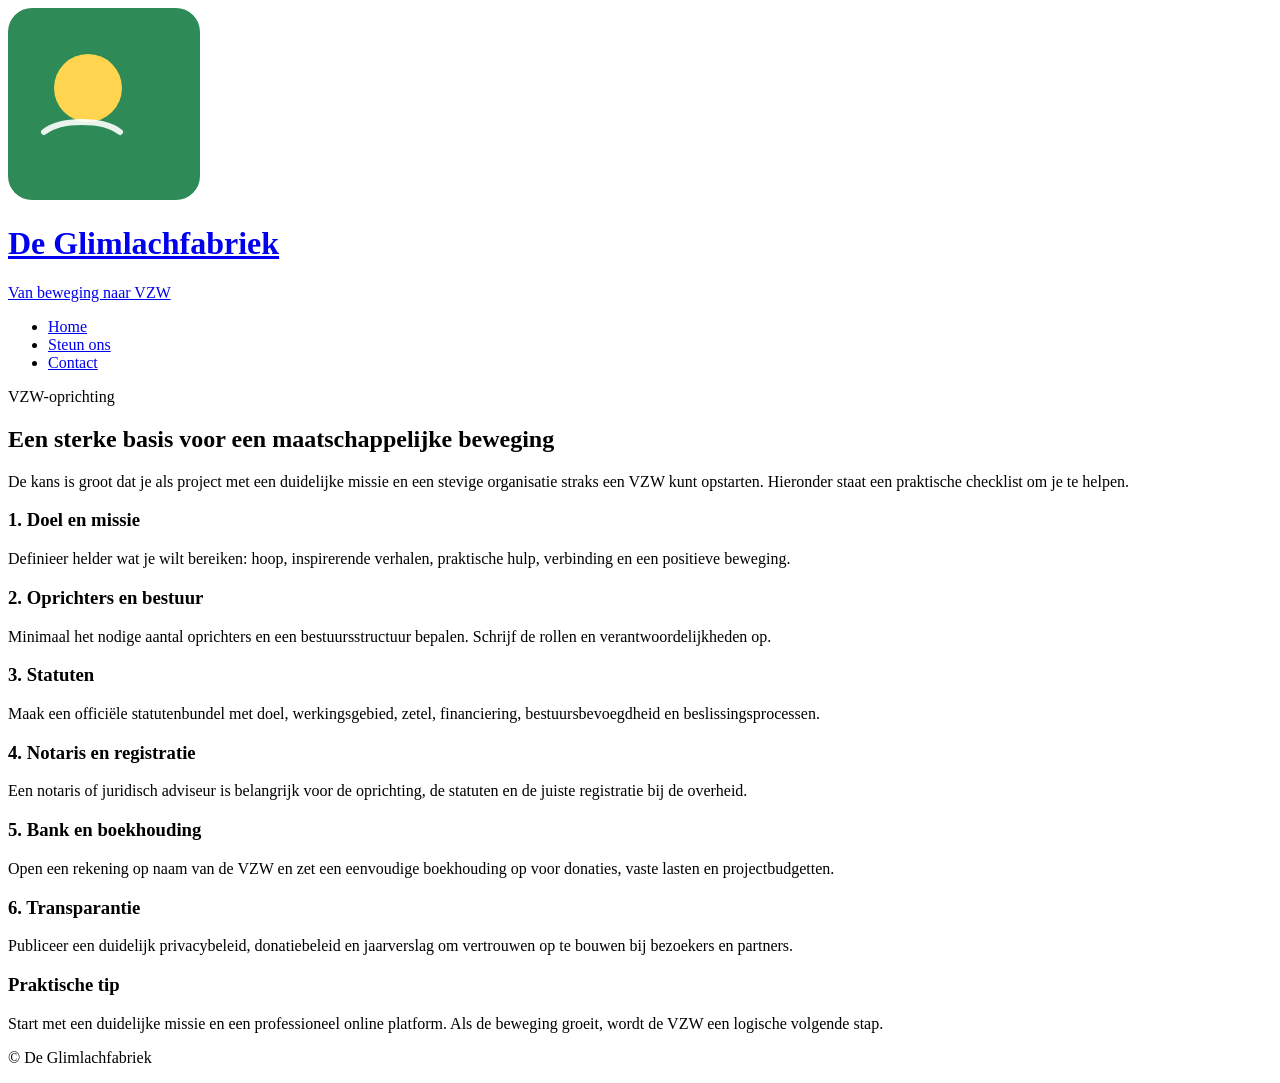
==== commit 1f07f409: "Add Plausible analytics, donation support pages, and a legal/VZW starter page for the growing static" ====
--- a/index.html
+++ b/index.html
@@ -3,57 +3,12 @@
 <head>
   <meta charset="utf-8" />
   <meta name="viewport" content="width=device-width,initial-scale=1" />
-  <title>De Glimlachfabriek — Van tegenslag naar kracht</title>
-  <meta name="description" content="Dagelijkse inspiratie, positieve verhalen, praktische tips en hoopvolle AI-toepassingen. Van tegenslag naar kracht." />
-  <meta name="keywords" content="de glimlachfabriek, inspiratie, hoop, positieve verhalen, AI tips, mentale gezondheid, veerkracht, motivatie, blog" />
-  <meta name="robots" content="index, follow, max-image-preview:large, max-snippet:-1, max-video-preview:-1" />
-  <meta name="author" content="De Glimlachfabriek" />
+  <title>VZW start — De Glimlachfabriek</title>
+  <meta name="description" content="Praktische gids om een VZW op te starten vanuit De Glimlachfabriek." />
   <meta name="theme-color" content="#2E8B57" />
-  <link rel="canonical" href="https://deglimlachfabriek.github.io/" />
-
-  <meta property="og:title" content="De Glimlachfabriek" />
-  <meta property="og:description" content="Dagelijkse inspiratie en praktische hulp — Van tegenslag naar kracht." />
-  <meta property="og:type" content="website" />
-  <meta property="og:url" content="https://deglimlachfabriek.github.io/" />
-  <meta property="og:image" content="icons/icon-192.svg" />
-  <meta property="og:site_name" content="De Glimlachfabriek" />
-  <meta property="og:locale" content="nl_NL" />
-
-  <meta name="twitter:card" content="summary_large_image" />
-  <meta name="twitter:title" content="De Glimlachfabriek" />
-  <meta name="twitter:description" content="Dagelijkse inspiratie en praktische hulp — Van tegenslag naar kracht." />
-  <meta name="twitter:image" content="icons/icon-192.svg" />
-
-  <script type="application/ld+json">
-  {
-    "@context": "https://schema.org",
-    "@type": "WebSite",
-    "name": "De Glimlachfabriek",
-    "url": "https://deglimlachfabriek.github.io/",
-    "description": "Dagelijkse inspiratie, positieve verhalen, praktische tips en hoopvolle AI-toepassingen.",
-    "publisher": {
-      "@type": "Organization",
-      "name": "De Glimlachfabriek",
-      "logo": {
-        "@type": "ImageObject",
-        "url": "https://deglimlachfabriek.github.io/icons/icon-192.svg"
-      }
-    }
-  }
-  </script>
-
-  <script type="application/ld+json">
-  {
-    "@context": "https://schema.org",
-    "@type": "Organization",
-    "name": "De Glimlachfabriek",
-    "url": "https://deglimlachfabriek.github.io/",
-    "logo": "https://deglimlachfabriek.github.io/icons/icon-192.svg",
-    "sameAs": []
-  }
-  </script>
-
-  <link rel="manifest" href="manifest.json" />
+  <link rel="preconnect" href="https://fonts.googleapis.com">
+  <link rel="preconnect" href="https://fonts.gstatic.com" crossorigin>
+  <link href="https://fonts.googleapis.com/css2?family=Inter:wght@400;500;600;700;800&display=swap" rel="stylesheet">
   <link rel="stylesheet" href="css/styles.css" />
 </head>
 <body>
@@ -63,148 +18,52 @@
         <img src="icons/icon-192.svg" alt="De Glimlachfabriek logo" class="logo" />
         <div class="brand-text">
           <h1>De Glimlachfabriek</h1>
-          <p class="slogan">Van tegenslag naar kracht. Van een idee naar een beweging. Van één glimlach naar duizenden.</p>
+          <p class="slogan">Van beweging naar VZW</p>
         </div>
       </a>
-
-      <div class="header-controls">
-        <button id="theme-toggle" class="nav-toggle" aria-pressed="false" title="Wissel thema">🌓</button>
-        <button id="nav-toggle" class="nav-toggle" aria-expanded="false" aria-controls="main-nav">Menu</button>
-      </div>
-
-      <nav id="main-nav" class="main-nav" aria-label="Hoofdmenu">
+      <nav class="main-nav" aria-label="Hoofdmenu">
         <ul>
-          <li><a href="/">Home</a></li>
-          <li><a href="dagelijkse-hoop.html">Dagelijkse Hoop</a></li>
-          <li><a href="verhalen.html">Verhalen</a></li>
-          <li><a href="praktische-hulp.html">Praktische Hulp</a></li>
-          <li><a href="blog.html">Blog</a></li>
+          <li><a href="index.html">Home</a></li>
+          <li><a href="steun-ons.html">Steun ons</a></li>
           <li><a href="contact.html">Contact</a></li>
         </ul>
       </nav>
     </div>
   </header>
 
-  <main>
-    <section class="hero">
-      <div class="container hero-inner">
-        <div class="hero-copy">
-          <span class="eyebrow">03:33</span>
-          <h2>Dromen • Denken • Doen</h2>
-          <p class="lead">Kleine stappen, groot verschil. Elke dag nieuwe inspiratie, echte verhalen en praktische hoop voor het leven dat je leeft.</p>
-          <div class="hero-actions">
-            <a class="btn btn-primary" href="dagelijkse-hoop.html">Bekijk de Dagelijkse Hoop</a>
-            <a class="btn btn-secondary" href="verhalen.html">Lees Verhalen</a>
-          </div>
-        </div>
-
-        <div class="hero-card">
-          <div class="mini-pill">Vandaag</div>
-          <blockquote>“Je bent niet gebroken. Je bent in ontwikkeling.”</blockquote>
-          <div class="hero-metrics">
-            <div>
-              <strong>03:33</strong>
-              <span>Rust en focus</span>
-            </div>
-            <div>
-              <strong>7</strong>
-              <span>hoopvolle ideeën</span>
-            </div>
-          </div>
-        </div>
-      </div>
+  <main class="container page-shell legal-page">
+    <section class="page-header">
+      <span class="eyebrow">VZW-oprichting</span>
+      <h2>Een sterke basis voor een maatschappelijke beweging</h2>
+      <p class="lead">De kans is groot dat je als project met een duidelijke missie en een stevige organisatie straks een VZW kunt opstarten. Hieronder staat een praktische checklist om je te helpen.</p>
     </section>
 
-    <section class="container trust-row" aria-label="Belangrijke punten">
-      <div class="trust-item">Inspiratie dagelijks</div>
-      <div class="trust-item">Positieve verhalen</div>
-      <div class="trust-item">Praktische hulp</div>
-      <div class="trust-item">AI met hoop</div>
+    <section class="card legal-card">
+      <h3>1. Doel en missie</h3>
+      <p>Definieer helder wat je wilt bereiken: hoop, inspirerende verhalen, praktische hulp, verbinding en een positieve beweging.</p>
+      <h3>2. Oprichters en bestuur</h3>
+      <p>Minimaal het nodige aantal oprichters en een bestuursstructuur bepalen. Schrijf de rollen en verantwoordelijkheden op.</p>
+      <h3>3. Statuten</h3>
+      <p>Maak een officiële statutenbundel met doel, werkingsgebied, zetel, financiering, bestuursbevoegdheid en beslissingsprocessen.</p>
+      <h3>4. Notaris en registratie</h3>
+      <p>Een notaris of juridisch adviseur is belangrijk voor de oprichting, de statuten en de juiste registratie bij de overheid.</p>
+      <h3>5. Bank en boekhouding</h3>
+      <p>Open een rekening op naam van de VZW en zet een eenvoudige boekhouding op voor donaties, vaste lasten en projectbudgetten.</p>
+      <h3>6. Transparantie</h3>
+      <p>Publiceer een duidelijk privacybeleid, donatiebeleid en jaarverslag om vertrouwen op te bouwen bij bezoekers en partners.</p>
     </section>
 
-    <section class="features container">
-      <article class="card feature-card">
-        <div class="icon-box">✦</div>
-        <h3>Dagelijkse inspiratie</h3>
-        <p>Een korte, krachtige boodschap om je dag een warme kant te geven.</p>
-        <a class="more" href="dagelijkse-hoop.html">Lees verder →</a>
-      </article>
-
-      <article class="card feature-card">
-        <div class="icon-box">❤</div>
-        <h3>Positieve verhalen</h3>
-        <p>Echte verhalen over veerkracht, verbinding en nieuwe kansen.</p>
-        <a class="more" href="verhalen.html">Lees verder →</a>
-      </article>
-
-      <article class="card feature-card">
-        <div class="icon-box">✓</div>
-        <h3>Praktische hulp</h3>
-        <p>Handige tips en hoopvolle AI-ideeën die je meteen kunt gebruiken.</p>
-        <a class="more" href="praktische-hulp.html">Lees verder →</a>
-      </article>
-    </section>
-
-    <section class="container testimonial-section">
-      <div class="section-header">
-        <span class="section-tag">Testimonials</span>
-        <h3>Mensen die een stap vooruit maakten</h3>
-      </div>
-      <div class="testimonial-grid">
-        <article class="card testimonial-card">
-          <p>“Ik begon met één korte positieve boodschap per dag. Het maakte me rustiger en gaf me meer moed om door te gaan.”</p>
-          <strong>— Marieke, 31</strong>
-        </article>
-        <article class="card testimonial-card">
-          <p>“De kleine dagelijkse oefeningen hielpen me om weer energie te voelen. Het was simpel, maar het werkte.”</p>
-          <strong>— Sam, 42</strong>
-        </article>
-        <article class="card testimonial-card">
-          <p>“Ik gebruikte de praktische tips om my dag te organiseren. Hadden het effect van een frisse start.”</p>
-          <strong>— Noor, 28</strong>
-        </article>
-      </div>
-    </section>
-
-    <section class="container spotlight">
-      <div class="spotlight-text">
-        <span class="section-tag">Onze beweging</span>
-        <h3>Van tegenslag naar kracht. Van één glimlach naar duizenden.</h3>
-        <p>We geloven dat een kleine, echte stap genoeg kan zijn om een groot verschil te maken. Door samen te delen, te leren en te zorgen, ontstaat er nieuwe hoop.</p>
-      </div>
-    </section>
-
-    <section class="container quote-panel">
-      <div class="quote-box">
-        <h3>Vandaag’s korte gedachte</h3>
-        <blockquote id="today-quote">“Hoop is niet de afwezigheid van moeite; het is het vermogen om de moeilijkheid te zien en toch vooruit te gaan.”</blockquote>
-        <p class="muted">Kijk op de Dagelijkse Hoop-pagina voor meer.</p>
-      </div>
+    <section class="quote-box no-top">
+      <h3>Praktische tip</h3>
+      <p>Start met een duidelijke missie en een professioneel online platform. Als de beweging groeit, wordt de VZW een logische volgende stap.</p>
     </section>
   </main>
 
   <footer class="site-footer">
     <div class="container footer-inner">
-      <nav class="footer-nav" aria-label="Voettekstmenu">
-        <a href="/">Home</a> •
-        <a href="dagelijkse-hoop.html">Dagelijkse Hoop</a> •
-        <a href="verhalen.html">Verhalen</a> •
-        <a href="praktische-hulp.html">Praktische Hulp</a> •
-        <a href="blog.html">Blog</a> •
-        <a href="contact.html">Contact</a>
-      </nav>
-      <p>© <span id="year"></span> De Glimlachfabriek — 03:33 Dromen • Denken • Doen</p>
-      <p class="small"><a href="privacybeleid.html">Privacybeleid</a> • <a href="cookiebeleid.html">Cookiebeleid</a></p>
+      <p class="small">© <span id="year"></span> De Glimlachfabriek</p>
     </div>
   </footer>
-
-  <div id="cookie-banner" class="cookie-banner" role="region" aria-live="polite" hidden>
-    <p>We gebruiken functionele cookies om deze site goed te laten werken. Door te accepteren help je ons. <a href="cookiebeleid.html">Lees ons cookiebeleid</a>.</p>
-    <div class="cookie-actions">
-      <button id="accept-cookies" class="btn btn-primary">Accepteer</button>
-      <button id="decline-cookies" class="btn btn-secondary">Weigeren</button>
-    </div>
-  </div>
 
   <script src="js/main.js" defer></script>
 </body>
--- a/css/styles.css
+++ b/css/styles.css
@@ -1,562 +1,233 @@
-/* De Glimlachfabriek - premium stylesheet with dark mode, blog and testimonial styles */
-:root {
-  --groen: #2E8B57;
-  --donkergroen: #1F6A41;
-  --goud: #FFD54F;
-  --wit: #FFFFFF;
-  --achtergrond: #f4f8f5;
-  --lichtgoud: #fff7d6;
-  --text: #183327;
-  --muted: #5d6f66;
-  --shadow: 0 18px 45px rgba(23, 64, 43, 0.12);
-  --radius: 22px;
-  --max-width: 1180px;
-}
-
-:root.dark, :root[data-theme="dark"] {
-  --achtergrond: #07120f;
-  --text: #e6f6ec;
-  --muted: #a9c6b6;
-  --goud: #b88f16;
-  --wit: #07120f;
-  --shadow: 0 18px 45px rgba(0,0,0,0.6);
-}
-
-* { box-sizing: border-box; }
-html { scroll-behavior: smooth; }
-body {
-  margin: 0;
-  font-family: "Helvetica Neue", Arial, sans-serif;
-  background: linear-gradient(180deg, var(--achtergrond) 0%, #eaf3ec 100%);
-  color: var(--text);
-  line-height: 1.6;
-  transition: background 0.3s ease, color 0.3s ease;
-}
-
-a { color: inherit; }
-img { max-width: 100%; display: block; }
-
-.container {
-  width: min(92%, var(--max-width));
-  margin: 0 auto;
-}
-
-.site-header {
-  position: sticky;
-  top: 0;
-  z-index: 30;
-  background: rgba(255,255,255,0.86);
-  backdrop-filter: blur(12px);
-  border-bottom: 1px solid rgba(31,106,65,0.12);
-}
-
-:root.dark .site-header, :root[data-theme="dark"] .site-header {
-  background: rgba(5,10,8,0.6);
-  border-bottom-color: rgba(255,255,255,0.04);
-}
-
-.header-inner {
-  display: flex;
-  align-items: center;
-  justify-content: space-between;
-  min-height: 84px;
-  gap: 1rem;
-}
-
-.brand {
-  display: flex;
-  align-items: center;
-  gap: 0.9rem;
-  text-decoration: none;
-}
-
-.brand-text h1 {
-  margin: 0;
-  font-size: 1.15rem;
-  color: var(--donkergroen);
-  letter-spacing: 0.02em;
-}
-
-.slogan {
-  margin: 0.14rem 0 0;
-  font-size: 0.72rem;
-  color: var(--muted);
-}
-
-.logo {
-  width: 54px;
-  height: 54px;
-  border-radius: 18px;
-  box-shadow: 0 8px 18px rgba(46,139,87,0.18);
-}
-
-.main-nav ul {
-  list-style: none;
-  display: flex;
-  align-items: center;
-  gap: 1rem;
-  margin: 0;
-  padding: 0;
-}
-
-.main-nav a {
-  text-decoration: none;
-  color: var(--donkergroen);
-  font-weight: 600;
-  padding: 0.5rem 0.7rem;
-  border-radius: 999px;
-  transition: background 0.2s ease;
-}
-
-.main-nav a:hover,
-.main-nav a[aria-current="page"] {
-  background: rgba(46,139,87,0.08);
-}
-
-.header-controls {
-  display: flex;
-  align-items: center;
-  gap: 0.6rem;
-}
-
-.nav-toggle {
-  display: none;
-  background: var(--wit);
-  border: 1px solid rgba(31,106,65,0.35);
-  border-radius: 12px;
-  color: var(--donkergroen);
-  padding: 0.6rem 0.8rem;
-  font-weight: 700;
-  cursor: pointer;
-}
-
-.hero {
-  position: relative;
-  padding: 4.4rem 0 3rem;
-  background:
-    radial-gradient(circle at top left, rgba(255,213,79,0.26), transparent 30%),
-    linear-gradient(135deg, rgba(46,139,87,0.12), rgba(255,255,255,0.9) 40%);
-}
-
-:root.dark .hero, :root[data-theme="dark"] .hero {
-  background: linear-gradient(135deg, rgba(0,0,0,0.35), rgba(2,20,18,0.45));
-}
-
-.hero-inner {
-  display: grid;
-  grid-template-columns: 1.35fr 0.85fr;
-  gap: 2rem;
-  align-items: center;
-}
-
-.eyebrow {
-  display: inline-block;
-  background: rgba(255,213,79,0.25);
-  color: var(--donkergroen);
-  font-weight: 700;
-  letter-spacing: 0.12em;
-  padding: 0.45rem 0.8rem;
-  border-radius: 999px;
-  font-size: 0.72rem;
-  text-transform: uppercase;
-}
-
-.hero-copy h2 {
-  margin: 1rem 0 0.7rem;
-  font-size: clamp(2.3rem, 5vw, 4.2rem);
-  line-height: 1.02;
-  color: var(--donkergroen);
-  letter-spacing: -0.04em;
-}
-
-.lead {
-  font-size: 1.07rem;
-  color: var(--muted);
-  max-width: 680px;
-}
-
-.hero-actions {
-  display: flex;
-  flex-wrap: wrap;
-  gap: 0.85rem;
-  margin-top: 1.5rem;
-}
-
-.btn {
-  display: inline-flex;
-  align-items: center;
-  justify-content: center;
-  text-decoration: none;
-  border: 0;
-  border-radius: 999px;
-  padding: 0.9rem 1.4rem;
-  font-weight: 700;
-  transition: transform 0.2s ease, box-shadow 0.2s ease;
-  cursor: pointer;
-}
-
-.btn:hover {
-  transform: translateY(-1px);
-}
-
-.btn-primary {
-  background: linear-gradient(135deg, var(--groen), var(--donkergroen));
-  color: var(--wit);
-  box-shadow: 0 12px 28px rgba(31,106,65,0.25);
-}
-
-.btn-secondary {
-  background: var(--wit);
-  color: var(--donkergroen);
-  border: 1px solid rgba(31,106,65,0.2);
-}
-
-.hero-card {
-  background: rgba(255,255,255,0.9);
-  border: 1px solid rgba(31,106,65,0.08);
-  border-radius: var(--radius);
-  box-shadow: var(--shadow);
-  padding: 1.5rem;
-}
-
-:root.dark .hero-card, :root[data-theme="dark"] .hero-card {
-  background: rgba(8,16,14,0.4);
-  border-color: rgba(255,255,255,0.03);
-}
-
-.mini-pill {
-  display: inline-block;
-  background: rgba(46,139,87,0.08);
-  color: var(--donkergroen);
-  font-size: 0.7rem;
-  border-radius: 999px;
-  font-weight: 700;
-  text-transform: uppercase;
-  padding: 0.35rem 0.7rem;
-  letter-spacing: 0.08em;
-}
-
-.hero-card blockquote {
-  margin: 1rem 0 1.3rem;
-  font-size: clamp(1.35rem, 2vw, 2rem);
-  line-height: 1.3;
-  color: var(--donkergroen);
-  font-weight: 700;
-}
-
-.hero-metrics {
-  display: grid;
-  grid-template-columns: repeat(2, minmax(0, 1fr));
-  gap: 1rem;
-}
-
-.hero-metrics div {
-  background: var(--lichtgoud);
-  border-radius: 16px;
-  padding: 1rem;
-}
-
-.trust-row {
-  display: grid;
-  grid-template-columns: repeat(4, minmax(0, 1fr));
-  gap: 1rem;
-  margin-top: 1.5rem;
-}
-
-.trust-item {
-  background: rgba(255,255,255,0.7);
-  border: 1px solid rgba(31,106,65,0.08);
-  border-radius: 16px;
-  padding: 1rem 1.1rem;
-  text-align: center;
-  color: var(--donkergroen);
-  font-weight: 700;
-}
-
-.features {
-  display: grid;
-  grid-template-columns: repeat(3, minmax(0, 1fr));
-  gap: 1.3rem;
-  padding: 3rem 0 1.5rem;
-}
-
-.card {
-  background: rgba(255,255,255,0.96);
-  border: 1px solid rgba(31,106,65,0.05);
-  border-radius: var(--radius);
-  padding: 1.5rem;
-  box-shadow: var(--shadow);
-}
-
-:root.dark .card, :root[data-theme="dark"] .card {
-  background: rgba(6,14,12,0.4);
-}
-
-.feature-card {
-  display: flex;
-  flex-direction: column;
-  gap: 0.6rem;
-}
-
-.icon-box {
-  width: 52px;
-  height: 52px;
-  display: flex;
-  align-items: center;
-  justify-content: center;
-  border-radius: 14px;
-  background: linear-gradient(135deg, rgba(46,139,87,0.12), rgba(255,213,79,0.25));
-  color: var(--donkergroen);
-  font-size: 1.5rem;
-}
-
-.feature-card h3 {
-  margin: 0;
-  color: var(--donkergroen);
-  font-size: 1.35rem;
-}
-
-.testimonial-section {
-  padding: 2rem 0 0.5rem;
-}
-
-.section-header {
-  margin-bottom: 1rem;
-}
-
-.section-header h3 {
-  margin: 0.6rem 0 0;
-  color: var(--donkergroen);
-  font-size: clamp(1.8rem, 2.5vw, 2.5rem);
-}
-
-.testimonial-grid {
-  display: grid;
-  grid-template-columns: repeat(3, minmax(0, 1fr));
-  gap: 1.2rem;
-}
-
-.testimonial-card {
-  display: flex;
-  flex-direction: column;
-  justify-content: space-between;
-  min-height: 220px;
-}
-
-.testimonial-card p {
-  color: var(--text);
-  font-size: 1.03rem;
-  line-height: 1.7;
-}
-
-.testimonial-card strong {
-  color: var(--donkergroen);
-  margin-top: 0.8rem;
-}
-
-.more {
-  display: inline-block;
-  margin-top: auto;
-  text-decoration: none;
-  font-weight: 700;
-  color: var(--donkergroen);
-}
-
-.spotlight {
-  padding: 2.5rem 0 0.5rem;
-}
-
-.spotlight-text {
-  background: linear-gradient(135deg, rgba(31,106,65,0.96), rgba(46,139,87,0.95));
-  border-radius: 30px;
-  color: var(--wit);
-  padding: 2rem 2.2rem;
-  box-shadow: var(--shadow);
-}
-
-.section-tag {
-  display: inline-block;
-  padding: 0.35rem 0.75rem;
-  background: rgba(255,255,255,0.12);
-  border-radius: 999px;
-  font-size: 0.75rem;
-  text-transform: uppercase;
-  letter-spacing: 0.08em;
-}
-
-.spotlight-text h3 {
-  margin: 1rem 0 0.7rem;
-  font-size: clamp(1.8rem, 3vw, 2.7rem);
-  line-height: 1.12;
-}
-
-.spotlight-text p {
-  margin: 0;
-  max-width: 800px;
-  color: rgba(255,255,255,0.82);
-}
-
-.quote-panel {
-  padding: 2rem 0 3rem;
-}
-
-.quote-box {
-  background: linear-gradient(180deg, rgba(255,255,255,0.95), rgba(255,247,214,0.9));
-  border: 1px solid rgba(31,106,65,0.08);
-  border-radius: 28px;
-  padding: 2rem;
-  box-shadow: var(--shadow);
-}
-
-:root.dark .quote-box, :root[data-theme="dark"] .quote-box {
-  background: linear-gradient(180deg, rgba(4,12,10,0.6), rgba(8,20,18,0.5));
-}
-
-.quote-box h3 {
-  margin-top: 0;
-  color: var(--donkergroen);
-  font-size: 1.9rem;
-}
-
-.quote-box blockquote {
-  margin: 0;
-  font-size: clamp(1.2rem, 2vw, 1.8rem);
-  line-height: 1.4;
-  color: var(--text);
-  font-weight: 600;
-}
-
-.muted {
-  color: var(--muted);
-}
-
-.site-footer {
-  background: var(--donkergroen);
-  color: var(--wit);
-  padding: 2rem 0 2.2rem;
-}
-
-.footer-inner {
-  display: flex;
-  flex-direction: column;
-  align-items: center;
-  gap: 0.6rem;
-  text-align: center;
-}
-
-.footer-nav {
-  color: rgba(255,255,255,0.9);
-  font-weight: 600;
-}
-
-.footer-nav a,
-.small a {
-  color: var(--wit);
-  text-decoration: none;
-}
-
-.small {
-  margin: 0;
-  opacity: 0.9;
-}
-
-.cookie-banner {
-  position: fixed;
-  left: 1rem;
-  right: 1rem;
-  bottom: 1rem;
-  z-index: 40;
-  background: rgba(255,255,255,0.97);
-  border: 1px solid rgba(31,106,65,0.1);
-  border-radius: 18px;
-  padding: 1rem 1.1rem;
-  box-shadow: 0 18px 45px rgba(0,0,0,0.16);
-  display: flex;
-  align-items: center;
-  justify-content: space-between;
-  gap: 1rem;
-}
-
-:root.dark .cookie-banner, :root[data-theme="dark"] .cookie-banner {
-  background: rgba(8,12,10,0.6);
-  border-color: rgba(255,255,255,0.03);
-}
-
-.cookie-banner p {
-  margin: 0;
-  color: var(--text);
-}
-
-.cookie-banner a {
-  color: var(--donkergroen);
-}
-
-.cookie-actions {
-  display: flex;
-  gap: 0.5rem;
-  flex-wrap: wrap;
-}
-
-@media (max-width: 860px) {
-  .hero-inner,
-  .features,
-  .trust-row,
-  .testimonial-grid {
-    grid-template-columns: 1fr;
+<!doctype html>
+<html lang="nl">
+<head>
+  <meta charset="utf-8" />
+  <meta name="viewport" content="width=device-width,initial-scale=1" />
+  <title>De Glimlachfabriek — Van tegenslag naar kracht</title>
+  <meta name="description" content="Dagelijkse inspiratie, positieve verhalen, praktische tips en hoopvolle AI-toepassingen. Van tegenslag naar kracht." />
+  <meta name="keywords" content="de glimlachfabriek, inspiratie, hoop, positieve verhalen, AI tips, mentale gezondheid, veerkracht, motivatie, blog" />
+  <meta name="robots" content="index, follow, max-image-preview:large, max-snippet:-1, max-video-preview:-1" />
+  <meta name="author" content="De Glimlachfabriek" />
+  <meta name="theme-color" content="#2E8B57" />
+  <link rel="canonical" href="https://deglimlachfabriek.github.io/" />
+  <link rel="preconnect" href="https://fonts.googleapis.com">
+  <link rel="preconnect" href="https://fonts.gstatic.com" crossorigin>
+  <link href="https://fonts.googleapis.com/css2?family=Inter:wght@400;500;600;700;800&display=swap" rel="stylesheet">
+
+  <meta property="og:title" content="De Glimlachfabriek" />
+  <meta property="og:description" content="Dagelijkse inspiratie en praktische hulp — Van tegenslag naar kracht." />
+  <meta property="og:type" content="website" />
+  <meta property="og:url" content="https://deglimlachfabriek.github.io/" />
+  <meta property="og:image" content="icons/icon-192.svg" />
+  <meta property="og:site_name" content="De Glimlachfabriek" />
+  <meta property="og:locale" content="nl_NL" />
+
+  <meta name="twitter:card" content="summary_large_image" />
+  <meta name="twitter:title" content="De Glimlachfabriek" />
+  <meta name="twitter:description" content="Dagelijkse inspiratie en praktische hulp — Van tegenslag naar kracht." />
+  <meta name="twitter:image" content="icons/icon-192.svg" />
+
+  <script type="application/ld+json">
+  {
+    "@context": "https://schema.org",
+    "@type": "WebSite",
+    "name": "De Glimlachfabriek",
+    "url": "https://deglimlachfabriek.github.io/",
+    "description": "Dagelijkse inspiratie, positieve verhalen, praktische tips en hoopvolle AI-toepassingen.",
+    "publisher": {
+      "@type": "Organization",
+      "name": "De Glimlachfabriek",
+      "logo": {
+        "@type": "ImageObject",
+        "url": "https://deglimlachfabriek.github.io/icons/icon-192.svg"
+      }
+    }
   }
-
-  .main-nav {
-    display: none;
-    width: 100%;
+  </script>
+
+  <script type="application/ld+json">
+  {
+    "@context": "https://schema.org",
+    "@type": "Organization",
+    "name": "De Glimlachfabriek",
+    "url": "https://deglimlachfabriek.github.io/",
+    "logo": "https://deglimlachfabriek.github.io/icons/icon-192.svg",
+    "sameAs": []
   }
-
-  .main-nav ul {
-    flex-direction: column;
-    align-items: flex-start;
-    padding: 1rem 0 0.5rem;
-  }
-
-  .nav-toggle {
-    display: inline-block;
-  }
-
-  .header-inner {
-    flex-wrap: wrap;
-    padding: 0.8rem 0;
-  }
-
-  .cookie-banner {
-    flex-direction: column;
-    align-items: flex-start;
-  }
-}
-
-@media (max-width: 520px) {
-  .hero {
-    padding-top: 3rem;
-  }
-
-  .site-header {
-    position: static;
-  }
-
-  .brand-text h1 {
-    font-size: 0.98rem;
-  }
-
-  .slogan {
-    display: none;
-  }
-
-  .hero-copy h2 {
-    font-size: 2.5rem;
-  }
-
-  .btn {
-    width: 100%;
-  }
-
-  .hero-actions {
-    flex-direction: column;
-  }
-}
+  </script>
+
+  <link rel="manifest" href="manifest.json" />
+  <link rel="stylesheet" href="css/styles.css" />
+  <script defer data-domain="deglimlachfabriek.github.io" src="https://plausible.io/js/script.js"></script>
+</head>
+<body>
+  <header class="site-header">
+    <div class="container header-inner">
+      <a class="brand" href="/" aria-label="De Glimlachfabriek home">
+        <img src="icons/icon-192.svg" alt="De Glimlachfabriek logo" class="logo" />
+        <div class="brand-text">
+          <h1>De Glimlachfabriek</h1>
+          <p class="slogan">Van tegenslag naar kracht. Van een idee naar een beweging. Van één glimlach naar duizenden.</p>
+        </div>
+      </a>
+
+      <div class="header-controls">
+        <button id="theme-toggle" class="nav-toggle" aria-pressed="false" title="Wissel thema">🌓</button>
+        <button id="nav-toggle" class="nav-toggle" aria-expanded="false" aria-controls="main-nav">Menu</button>
+      </div>
+
+      <nav id="main-nav" class="main-nav" aria-label="Hoofdmenu">
+        <ul>
+          <li><a href="/">Home</a></li>
+          <li><a href="dagelijkse-hoop.html">Dagelijkse Hoop</a></li>
+          <li><a href="verhalen.html">Verhalen</a></li>
+          <li><a href="praktische-hulp.html">Praktische Hulp</a></li>
+          <li><a href="blog.html">Blog</a></li>
+          <li><a href="vzw.html">VZW</a></li>
+          <li><a href="contact.html">Contact</a></li>
+        </ul>
+      </nav>
+    </div>
+  </header>
+
+  <main>
+    <section class="hero">
+      <div class="container hero-inner">
+        <div class="hero-copy">
+          <span class="eyebrow">03:33</span>
+          <h2>Dromen • Denken • Doen</h2>
+          <p class="lead">Kleine stappen, groot verschil. Elke dag nieuwe inspiratie, echte verhalen en praktische hoop voor het leven dat je leeft.</p>
+          <div class="hero-actions">
+            <a class="btn btn-primary" href="dagelijkse-hoop.html">Bekijk de Dagelijkse Hoop</a>
+            <a class="btn btn-secondary" href="verhalen.html">Lees Verhalen</a>
+          </div>
+          <div class="hero-actions">
+            <a class="btn btn-primary" href="steun-ons.html">Steun ons</a>
+            <a class="btn btn-secondary" href="vzw.html">VZW-oprichting</a>
+          </div>
+        </div>
+
+        <div class="hero-card">
+          <div class="mini-pill">Vandaag</div>
+          <blockquote>“Je bent niet gebroken. Je bent in ontwikkeling.”</blockquote>
+          <div class="hero-metrics">
+            <div>
+              <strong>03:33</strong>
+              <span>Rust en focus</span>
+            </div>
+            <div>
+              <strong>7</strong>
+              <span>hoopvolle ideeën</span>
+            </div>
+          </div>
+        </div>
+      </div>
+    </section>
+
+    <section class="container trust-row" aria-label="Belangrijke punten">
+      <div class="trust-item">Inspiratie dagelijks</div>
+      <div class="trust-item">Positieve verhalen</div>
+      <div class="trust-item">Praktische hulp</div>
+      <div class="trust-item">AI met hoop</div>
+    </section>
+
+    <section class="features container">
+      <article class="card feature-card">
+        <div class="icon-box">✦</div>
+        <h3>Dagelijkse inspiratie</h3>
+        <p>Een korte, krachtige boodschap om je dag een warme kant te geven.</p>
+        <a class="more" href="dagelijkse-hoop.html">Lees verder →</a>
+      </article>
+
+      <article class="card feature-card">
+        <div class="icon-box">❤</div>
+        <h3>Positieve verhalen</h3>
+        <p>Echte verhalen over veerkracht, verbinding en nieuwe kansen.</p>
+        <a class="more" href="verhalen.html">Lees verder →</a>
+      </article>
+
+      <article class="card feature-card">
+        <div class="icon-box">✓</div>
+        <h3>Praktische hulp</h3>
+        <p>Handige tips en hoopvolle AI-ideeën die je meteen kunt gebruiken.</p>
+        <a class="more" href="praktische-hulp.html">Lees verder →</a>
+      </article>
+    </section>
+
+    <section class="container testimonial-section">
+      <div class="section-header">
+        <span class="section-tag">Testimonials</span>
+        <h3>Mensen die een stap vooruit maakten</h3>
+      </div>
+      <div class="testimonial-grid">
+        <article class="card testimonial-card">
+          <p>“Ik begon met één korte positieve boodschap per dag. Het maakte me rustiger en gaf me meer moed om door te gaan.”</p>
+          <strong>— Marieke, 31</strong>
+        </article>
+        <article class="card testimonial-card">
+          <p>“De kleine dagelijkse oefeningen hielpen me om weer energie te voelen. Het was simpel, maar het werkte.”</p>
+          <strong>— Sam, 42</strong>
+        </article>
+        <article class="card testimonial-card">
+          <p>“Ik gebruikte de praktische tips om my dag te organiseren. Hadden het effect van een frisse start.”</p>
+          <strong>— Noor, 28</strong>
+        </article>
+      </div>
+    </section>
+
+    <section class="container spotlight">
+      <div class="spotlight-text">
+        <span class="section-tag">Onze beweging</span>
+        <h3>Van tegenslag naar kracht. Van één glimlach naar duizenden.</h3>
+        <p>We geloven dat een kleine, echte stap genoeg kan zijn om een groot verschil te maken. Door samen te delen, te leren en te zorgen, ontstaat er nieuwe hoop.</p>
+      </div>
+    </section>
+
+    <section class="container quote-panel">
+      <div class="quote-box">
+        <h3>Vandaag’s korte gedachte</h3>
+        <blockquote id="today-quote">“Hoop is niet de afwezigheid van moeite; het is het vermogen om de moeilijkheid te zien en toch vooruit te gaan.”</blockquote>
+        <p class="muted">Kijk op de Dagelijkse Hoop-pagina voor meer.</p>
+      </div>
+    </section>
+
+    <section class="container support-section">
+      <div class="support-box card">
+        <span class="section-tag">Steun de groei</span>
+        <h3>Help deze beweging verder te laten groeien</h3>
+        <p>Met een kleine bijdrage of een duurzame steun kun je helpen om meer mensen te bereiken, meer verhalen te delen en een krachtiger platform op te bouwen.</p>
+        <div class="hero-actions">
+          <a class="btn btn-primary" href="steun-ons.html">Steun ons</a>
+          <a class="btn btn-secondary" href="vzw.html">VZW-oprichting</a>
+        </div>
+      </div>
+    </section>
+  </main>
+
+  <footer class="site-footer">
+    <div class="container footer-inner">
+      <nav class="footer-nav" aria-label="Voettekstmenu">
+        <a href="/">Home</a> •
+        <a href="dagelijkse-hoop.html">Dagelijkse Hoop</a> •
+        <a href="verhalen.html">Verhalen</a> •
+        <a href="praktische-hulp.html">Praktische Hulp</a> •
+        <a href="blog.html">Blog</a> •
+        <a href="steun-ons.html">Steun ons</a> •
+        <a href="contact.html">Contact</a>
+      </nav>
+      <p>© <span id="year"></span> De Glimlachfabriek — 03:33 Dromen • Denken • Doen</p>
+      <p class="small"><a href="privacybeleid.html">Privacybeleid</a> • <a href="cookiebeleid.html">Cookiebeleid</a></p>
+    </div>
+  </footer>
+
+  <div id="cookie-banner" class="cookie-banner" role="region" aria-live="polite" hidden>
+    <p>We gebruiken functionele cookies en privacyvriendelijke analytics. Door te accepteren help je ons om de site te verbeteren. <a href="privacybeleid.html">Lees ons privacybeleid</a>.</p>
+    <div class="cookie-actions">
+      <button id="accept-cookies" class="btn btn-primary">Accepteer</button>
+      <button id="decline-cookies" class="btn btn-secondary">Weigeren</button>
+    </div>
+  </div>
+
+  <script src="js/main.js" defer></script>
+</body>
+</html>
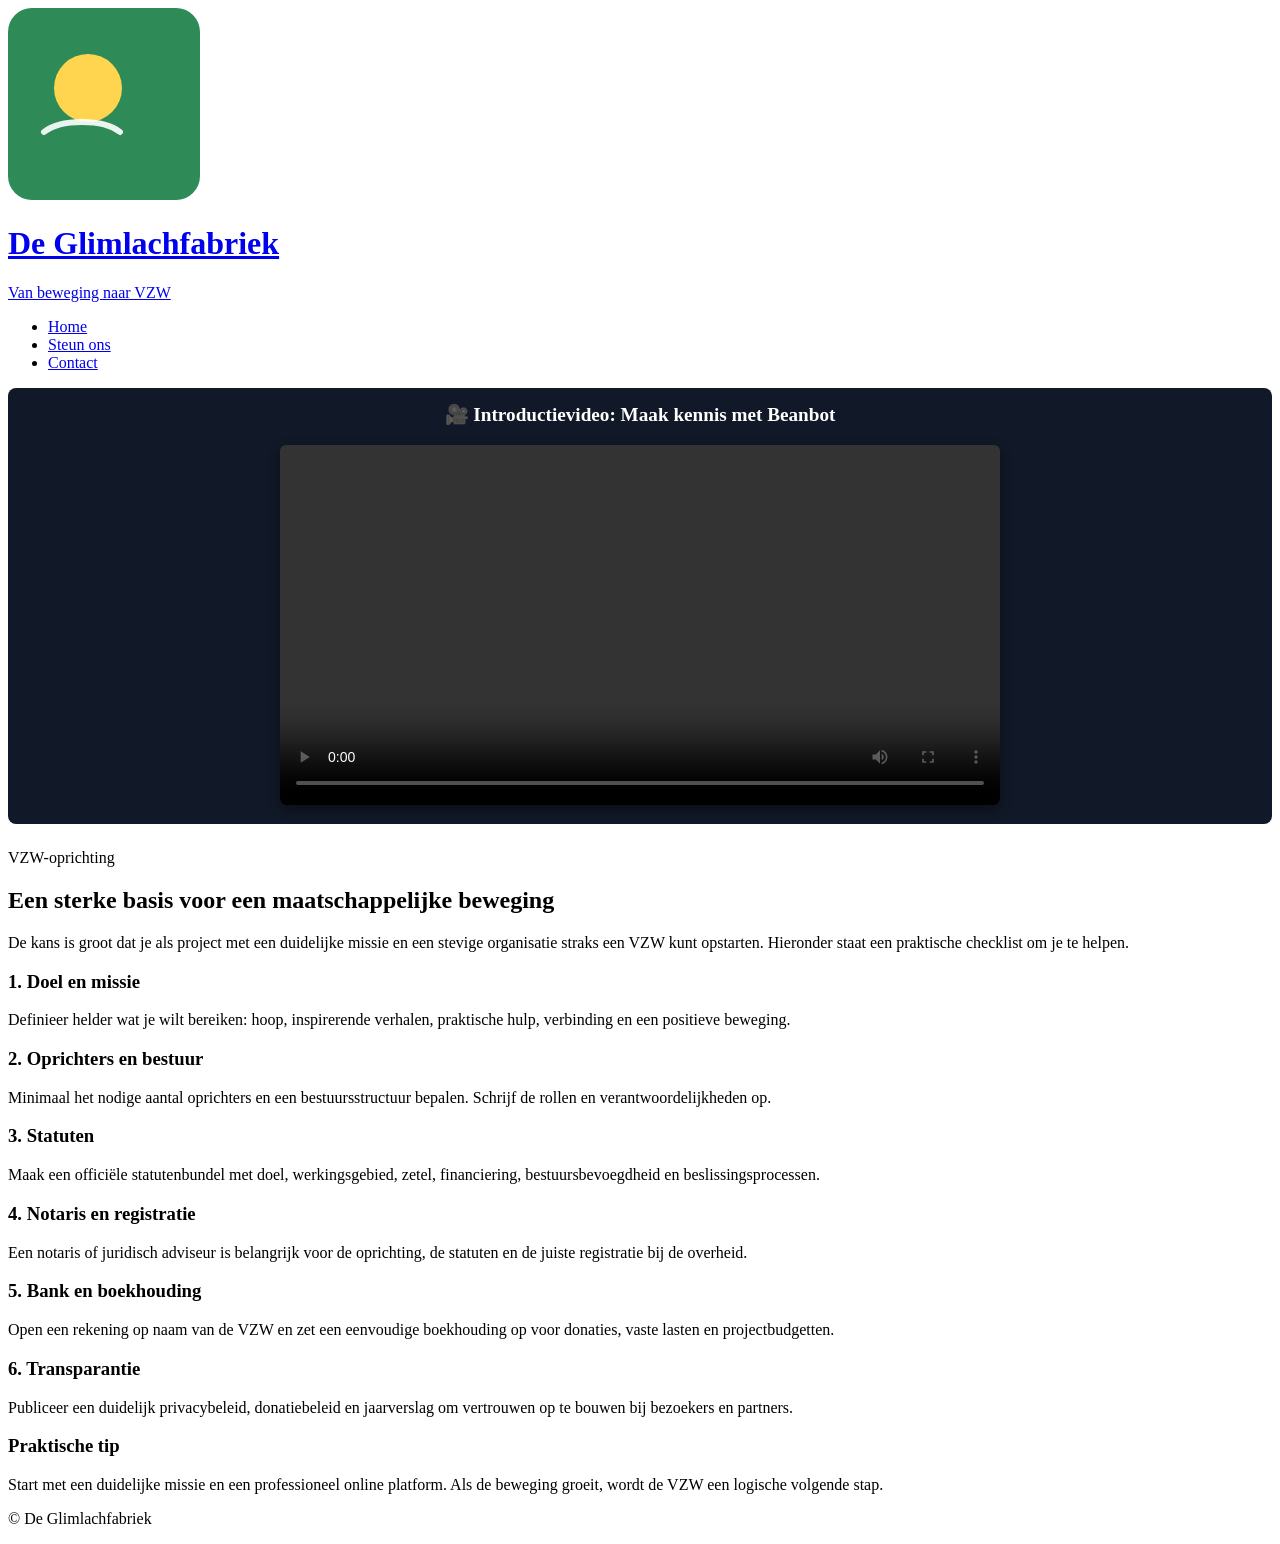
==== commit 9282c924: "Update index.html videospeler toegevoegd" ====
--- a/index.html
+++ b/index.html
@@ -9,7 +9,7 @@
   <link rel="preconnect" href="https://fonts.googleapis.com">
   <link rel="preconnect" href="https://fonts.gstatic.com" crossorigin>
   <link href="https://fonts.googleapis.com/css2?family=Inter:wght@400;500;600;700;800&display=swap" rel="stylesheet">
-  <link rel="stylesheet" href="css/styles.css" />
+  <link rel="stylesheet" href="css/style.css" />
 </head>
 <body>
   <header class="site-header">
@@ -30,6 +30,14 @@
       </nav>
     </div>
   </header>
+<div class="card" style="text-align: center; background: #111827; padding: 15px; border-radius: 8px; margin-bottom: 25px;">
+    <h3 style="color: #ffffff; margin-top: 0; font-size: 1.2em;">🎥 Introductievideo: Maak kennis met Beanbot</h3>
+    <!-- De professionele breedbeeld videospeler -->
+    <video width="100%" style="max-width: 720px; border-radius: 6px; box-shadow: 0 4px 12px rgba(0,0,0,0.4);" controls>
+        <source src="beanbot-sponsor-video.mp4" type="video/mp4">
+        Je browser ondersteunt deze video helaas niet.
+    </video>
+</div>
 
   <main class="container page-shell legal-page">
     <section class="page-header">
